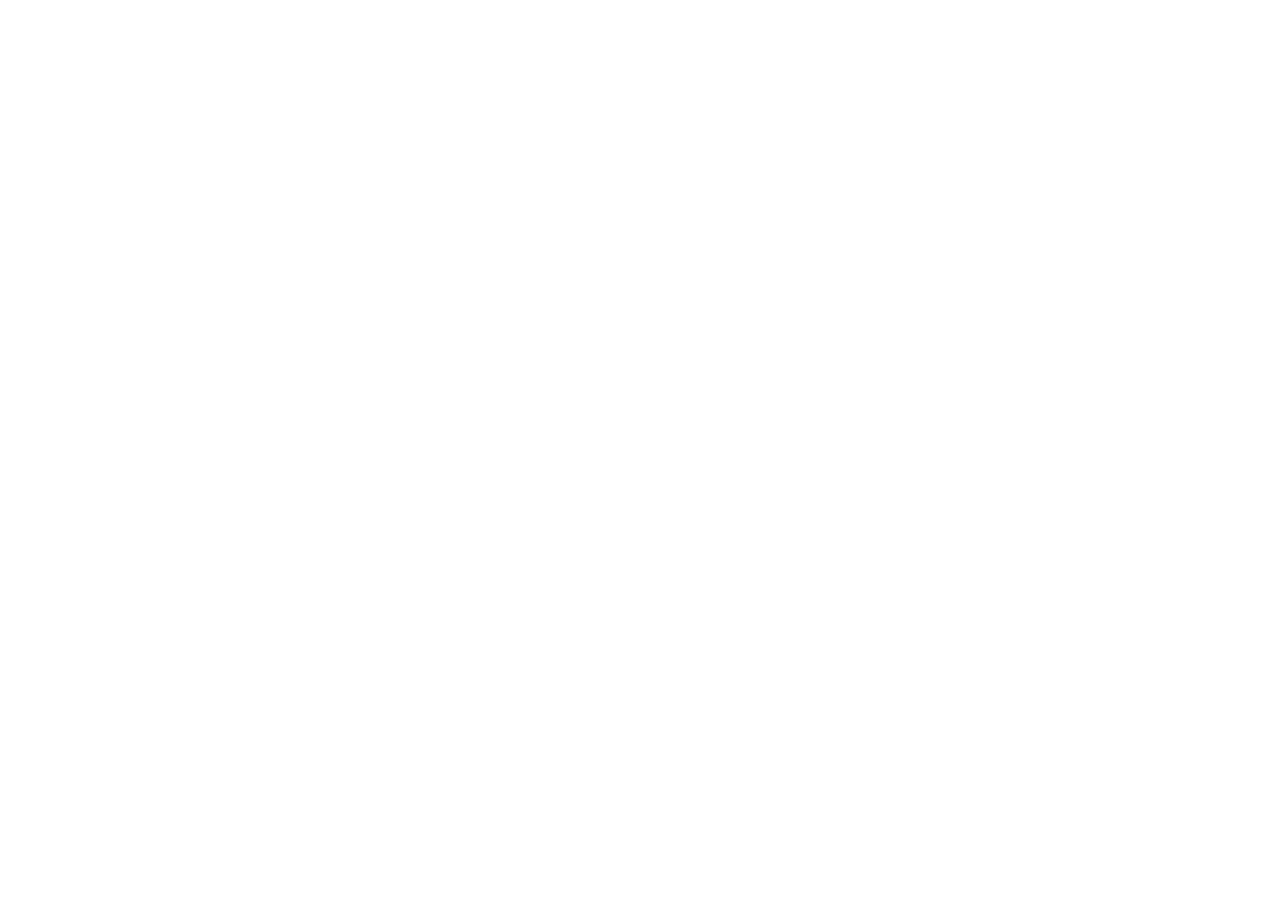
==== index.html @ f01abd43 "init project" ====
<!DOCTYPE html>
<html lang="en">
<head>
    <meta charset="UTF-8">
    <meta name="viewport" content="width=device-width, initial-scale=1.0">
    <meta http-equiv="X-UA-Compatible" content="ie=edge">
    <title>Document</title>
</head>
<body>
    
</body>
</html>
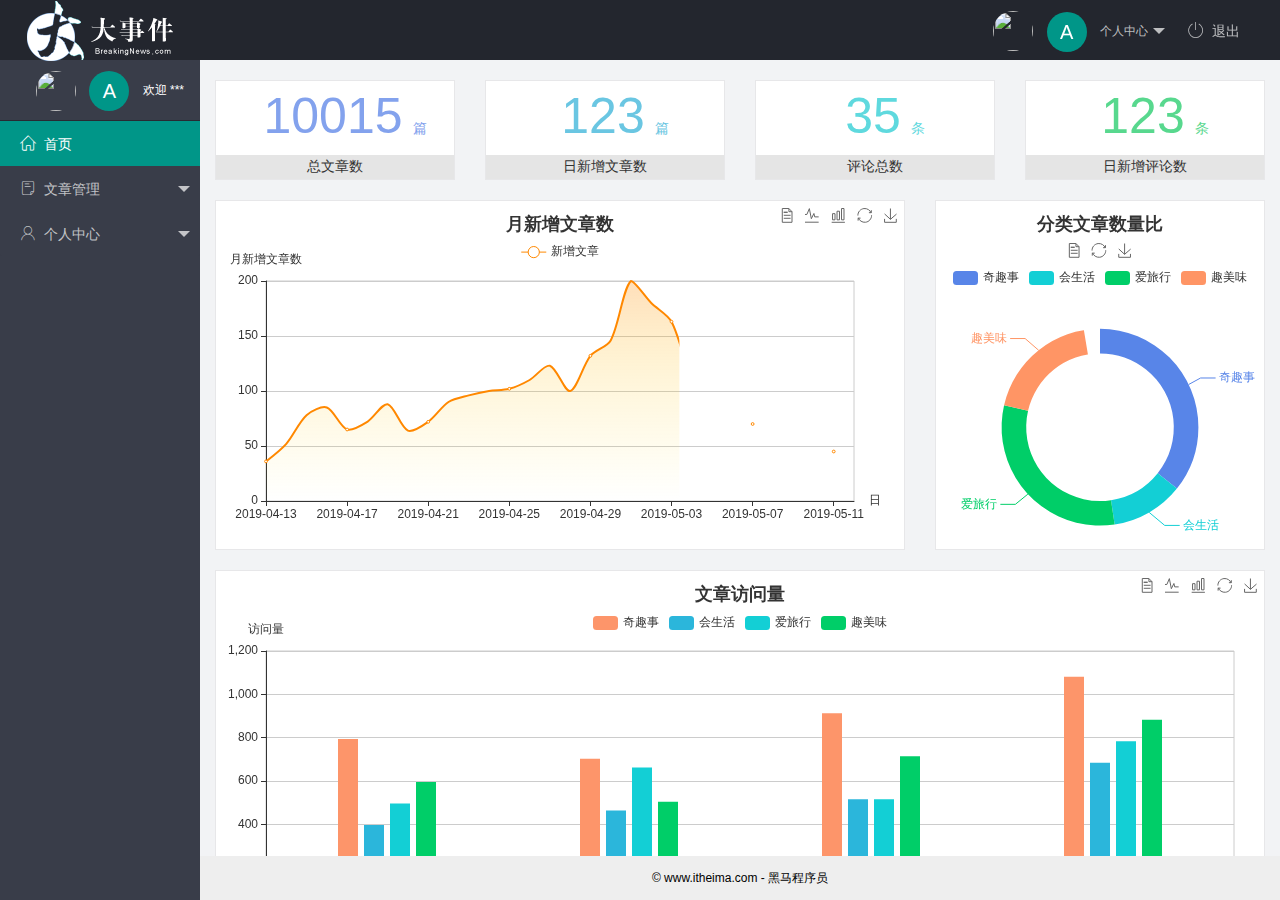
==== commit 40532df9: "完成了首页开发" ====
--- a/index.html
+++ b/index.html
@@ -1,12 +1,96 @@
 <!DOCTYPE html>
 <html lang="en">
+
 <head>
-    <meta charset="UTF-8">
-    <meta name="viewport" content="width=device-width, initial-scale=1.0">
-    <meta http-equiv="X-UA-Compatible" content="ie=edge">
-    <title>Document</title>
+    <meta charset="UTF-8" />
+    <meta name="viewport" content="width=device-width, initial-scale=1.0" />
+    <title>后台主页</title>
+    <!-- 导入 layui 的样式表 -->
+    <link rel="stylesheet" href="/assets/lib/layui/css/layui.css" />
+    <!-- 导入第三方图标库 -->
+    <link rel="stylesheet" href="/assets/fonts/iconfont.css">
+    <!-- 导入自己的样式 -->
+    <link rel="stylesheet" href="/assets/css/index.css">
 </head>
-<body>
-    
+
+<body class="layui-layout-body">
+    <div class="layui-layout layui-layout-admin">
+        <div class="layui-header">
+            <div class="layui-logo">
+                <img src="/assets/images/logo.png" alt="" />
+            </div>
+            <!-- 头部区域（可配合layui已有的水平导航） -->
+            <ul class="layui-nav layui-layout-right">
+                <li class="layui-nav-item">
+                    <a href="javascript:;" class="userinfo">
+                        <img src="http://t.cn/RCzsdCq" class="layui-nav-img" />
+                        <span class="text-avatar">A</span>
+                        个人中心
+                    </a>
+                    <dl class="layui-nav-child">
+                        <dd><a href="">基本资料</a></dd>
+                        <dd><a href="">更换头像</a></dd>
+                        <dd><a href="">重置密码</a></dd>
+                    </dl>
+                </li>
+                <li class="layui-nav-item">
+                    <a href="javascript:;" id="btnLogout"><span class="iconfont icon-tuichu"></span>退出</a>
+                </li>
+            </ul>
+        </div>
+
+        <div class="layui-side layui-bg-black">
+            <div class="layui-side-scroll">
+                <div class="userinfo">
+                    <img src="http://t.cn/RCzsdCq" class="layui-nav-img" />
+                    <span class="text-avatar">A</span>
+                    <span id="welcome">欢迎 ***</span>
+                </div>
+                <!-- 左侧导航区域（可配合layui已有的垂直导航） -->
+                <ul class="layui-nav layui-nav-tree" lay-shrink="all">
+                    <!-- 让该链接在iframe载体中打开 -->
+                    <li class="layui-nav-item layui-this"><a href="/home/dashboard.html" target="fm"><span
+                                class="iconfont icon-home"></span>首页</a></li>
+                    <li class="layui-nav-item ">
+                        <a class="" href="javascript:;"><span class="iconfont icon-16"></span>文章管理</a>
+                        <dl class="layui-nav-child">
+                            <dd><a href="javascript:;"><i class="layui-icon layui-icon-app"></i> 文章类别</a></dd>
+                            <dd><a href="javascript:;"><i class="layui-icon layui-icon-app"></i> 文章列表</a></dd>
+                            <dd><a href="javascript:;"><i class="layui-icon layui-icon-app"></i> 发布文章</a></dd>
+                        </dl>
+                    </li>
+                    <li class="layui-nav-item">
+                        <a href="javascript:;"><span class="iconfont icon-user"></span>个人中心</a>
+                        <dl class="layui-nav-child">
+                            <dd><a href="javascript:;"><i class="layui-icon layui-icon-app"></i>基本资料</a></dd>
+                            <dd><a href="javascript:;"><i class="layui-icon layui-icon-app"></i>更换头像</a></dd>
+                            <dd><a href="javascript:;"><i class="layui-icon layui-icon-app"></i>重置密码</a></dd>
+                        </dl>
+                    </li>
+                </ul>
+            </div>
+        </div>
+
+        <div class="layui-body">
+            <!-- 内容主体区域 -->
+            <!-- 载体 -->
+            <iframe name="fm" src="/home/dashboard.html" frameborder="0"></iframe>
+
+        </div>
+
+        <div class="layui-footer">
+            <!-- 底部固定区域 -->
+            © www.itheima.com - 黑马程序员
+        </div>
+    </div>
+    <!-- 导入 layui 的JS文件 -->
+    <script src="/assets/lib/layui/layui.all.js"></script>
+    <!-- 导入jQuery -->
+    <script src="/assets/lib/jquery.js"></script>
+    <!-- 导入自己封装的baseAPI -->
+    <script src="/assets/js/baseAPI.js"></script>
+    <!-- 导入自己的js -->
+    <script src="/assets/js/index.js"></script>
 </body>
+
 </html>--- a/assets/lib/layui/css/layui.css
+++ b/assets/lib/layui/css/layui.css
@@ -0,0 +1,2 @@
+/** layui-v2.5.5 MIT License By https://www.layui.com */
+ .layui-inline,img{display:inline-block;vertical-align:middle}h1,h2,h3,h4,h5,h6{font-weight:400}.layui-edge,.layui-header,.layui-inline,.layui-main{position:relative}.layui-body,.layui-edge,.layui-elip{overflow:hidden}.layui-btn,.layui-edge,.layui-inline,img{vertical-align:middle}.layui-btn,.layui-disabled,.layui-icon,.layui-unselect{-moz-user-select:none;-webkit-user-select:none;-ms-user-select:none}.layui-elip,.layui-form-checkbox span,.layui-form-pane .layui-form-label{text-overflow:ellipsis;white-space:nowrap}.layui-breadcrumb,.layui-tree-btnGroup{visibility:hidden}blockquote,body,button,dd,div,dl,dt,form,h1,h2,h3,h4,h5,h6,input,li,ol,p,pre,td,textarea,th,ul{margin:0;padding:0;-webkit-tap-highlight-color:rgba(0,0,0,0)}a:active,a:hover{outline:0}img{border:none}li{list-style:none}table{border-collapse:collapse;border-spacing:0}h4,h5,h6{font-size:100%}button,input,optgroup,option,select,textarea{font-family:inherit;font-size:inherit;font-style:inherit;font-weight:inherit;outline:0}pre{white-space:pre-wrap;white-space:-moz-pre-wrap;white-space:-pre-wrap;white-space:-o-pre-wrap;word-wrap:break-word}body{line-height:24px;font:14px Helvetica Neue,Helvetica,PingFang SC,Tahoma,Arial,sans-serif}hr{height:1px;margin:10px 0;border:0;clear:both}a{color:#333;text-decoration:none}a:hover{color:#777}a cite{font-style:normal;*cursor:pointer}.layui-border-box,.layui-border-box *{box-sizing:border-box}.layui-box,.layui-box *{box-sizing:content-box}.layui-clear{clear:both;*zoom:1}.layui-clear:after{content:'\20';clear:both;*zoom:1;display:block;height:0}.layui-inline{*display:inline;*zoom:1}.layui-edge{display:inline-block;width:0;height:0;border-width:6px;border-style:dashed;border-color:transparent}.layui-edge-top{top:-4px;border-bottom-color:#999;border-bottom-style:solid}.layui-edge-right{border-left-color:#999;border-left-style:solid}.layui-edge-bottom{top:2px;border-top-color:#999;border-top-style:solid}.layui-edge-left{border-right-color:#999;border-right-style:solid}.layui-disabled,.layui-disabled:hover{color:#d2d2d2!important;cursor:not-allowed!important}.layui-circle{border-radius:100%}.layui-show{display:block!important}.layui-hide{display:none!important}@font-face{font-family:layui-icon;src:url(../font/iconfont.eot?v=250);src:url(../font/iconfont.eot?v=250#iefix) format('embedded-opentype'),url(../font/iconfont.woff2?v=250) format('woff2'),url(../font/iconfont.woff?v=250) format('woff'),url(../font/iconfont.ttf?v=250) format('truetype'),url(../font/iconfont.svg?v=250#layui-icon) format('svg')}.layui-icon{font-family:layui-icon!important;font-size:16px;font-style:normal;-webkit-font-smoothing:antialiased;-moz-osx-font-smoothing:grayscale}.layui-icon-reply-fill:before{content:"\e611"}.layui-icon-set-fill:before{content:"\e614"}.layui-icon-menu-fill:before{content:"\e60f"}.layui-icon-search:before{content:"\e615"}.layui-icon-share:before{content:"\e641"}.layui-icon-set-sm:before{content:"\e620"}.layui-icon-engine:before{content:"\e628"}.layui-icon-close:before{content:"\1006"}.layui-icon-close-fill:before{content:"\1007"}.layui-icon-chart-screen:before{content:"\e629"}.layui-icon-star:before{content:"\e600"}.layui-icon-circle-dot:before{content:"\e617"}.layui-icon-chat:before{content:"\e606"}.layui-icon-release:before{content:"\e609"}.layui-icon-list:before{content:"\e60a"}.layui-icon-chart:before{content:"\e62c"}.layui-icon-ok-circle:before{content:"\1005"}.layui-icon-layim-theme:before{content:"\e61b"}.layui-icon-table:before{content:"\e62d"}.layui-icon-right:before{content:"\e602"}.layui-icon-left:before{content:"\e603"}.layui-icon-cart-simple:before{content:"\e698"}.layui-icon-face-cry:before{content:"\e69c"}.layui-icon-face-smile:before{content:"\e6af"}.layui-icon-survey:before{content:"\e6b2"}.layui-icon-tree:before{content:"\e62e"}.layui-icon-upload-circle:before{content:"\e62f"}.layui-icon-add-circle:before{content:"\e61f"}.layui-icon-download-circle:before{content:"\e601"}.layui-icon-templeate-1:before{content:"\e630"}.layui-icon-util:before{content:"\e631"}.layui-icon-face-surprised:before{content:"\e664"}.layui-icon-edit:before{content:"\e642"}.layui-icon-speaker:before{content:"\e645"}.layui-icon-down:before{content:"\e61a"}.layui-icon-file:before{content:"\e621"}.layui-icon-layouts:before{content:"\e632"}.layui-icon-rate-half:before{content:"\e6c9"}.layui-icon-add-circle-fine:before{content:"\e608"}.layui-icon-prev-circle:before{content:"\e633"}.layui-icon-read:before{content:"\e705"}.layui-icon-404:before{content:"\e61c"}.layui-icon-carousel:before{content:"\e634"}.layui-icon-help:before{content:"\e607"}.layui-icon-code-circle:before{content:"\e635"}.layui-icon-water:before{content:"\e636"}.layui-icon-username:before{content:"\e66f"}.layui-icon-find-fill:before{content:"\e670"}.layui-icon-about:before{content:"\e60b"}.layui-icon-location:before{content:"\e715"}.layui-icon-up:before{content:"\e619"}.layui-icon-pause:before{content:"\e651"}.layui-icon-date:before{content:"\e637"}.layui-icon-layim-uploadfile:before{content:"\e61d"}.layui-icon-delete:before{content:"\e640"}.layui-icon-play:before{content:"\e652"}.layui-icon-top:before{content:"\e604"}.layui-icon-friends:before{content:"\e612"}.layui-icon-refresh-3:before{content:"\e9aa"}.layui-icon-ok:before{content:"\e605"}.layui-icon-layer:before{content:"\e638"}.layui-icon-face-smile-fine:before{content:"\e60c"}.layui-icon-dollar:before{content:"\e659"}.layui-icon-group:before{content:"\e613"}.layui-icon-layim-download:before{content:"\e61e"}.layui-icon-picture-fine:before{content:"\e60d"}.layui-icon-link:before{content:"\e64c"}.layui-icon-diamond:before{content:"\e735"}.layui-icon-log:before{content:"\e60e"}.layui-icon-rate-solid:before{content:"\e67a"}.layui-icon-fonts-del:before{content:"\e64f"}.layui-icon-unlink:before{content:"\e64d"}.layui-icon-fonts-clear:before{content:"\e639"}.layui-icon-triangle-r:before{content:"\e623"}.layui-icon-circle:before{content:"\e63f"}.layui-icon-radio:before{content:"\e643"}.layui-icon-align-center:before{content:"\e647"}.layui-icon-align-right:before{content:"\e648"}.layui-icon-align-left:before{content:"\e649"}.layui-icon-loading-1:before{content:"\e63e"}.layui-icon-return:before{content:"\e65c"}.layui-icon-fonts-strong:before{content:"\e62b"}.layui-icon-upload:before{content:"\e67c"}.layui-icon-dialogue:before{content:"\e63a"}.layui-icon-video:before{content:"\e6ed"}.layui-icon-headset:before{content:"\e6fc"}.layui-icon-cellphone-fine:before{content:"\e63b"}.layui-icon-add-1:before{content:"\e654"}.layui-icon-face-smile-b:before{content:"\e650"}.layui-icon-fonts-html:before{content:"\e64b"}.layui-icon-form:before{content:"\e63c"}.layui-icon-cart:before{content:"\e657"}.layui-icon-camera-fill:before{content:"\e65d"}.layui-icon-tabs:before{content:"\e62a"}.layui-icon-fonts-code:before{content:"\e64e"}.layui-icon-fire:before{content:"\e756"}.layui-icon-set:before{content:"\e716"}.layui-icon-fonts-u:before{content:"\e646"}.layui-icon-triangle-d:before{content:"\e625"}.layui-icon-tips:before{content:"\e702"}.layui-icon-picture:before{content:"\e64a"}.layui-icon-more-vertical:before{content:"\e671"}.layui-icon-flag:before{content:"\e66c"}.layui-icon-loading:before{content:"\e63d"}.layui-icon-fonts-i:before{content:"\e644"}.layui-icon-refresh-1:before{content:"\e666"}.layui-icon-rmb:before{content:"\e65e"}.layui-icon-home:before{content:"\e68e"}.layui-icon-user:before{content:"\e770"}.layui-icon-notice:before{content:"\e667"}.layui-icon-login-weibo:before{content:"\e675"}.layui-icon-voice:before{content:"\e688"}.layui-icon-upload-drag:before{content:"\e681"}.layui-icon-login-qq:before{content:"\e676"}.layui-icon-snowflake:before{content:"\e6b1"}.layui-icon-file-b:before{content:"\e655"}.layui-icon-template:before{content:"\e663"}.layui-icon-auz:before{content:"\e672"}.layui-icon-console:before{content:"\e665"}.layui-icon-app:before{content:"\e653"}.layui-icon-prev:before{content:"\e65a"}.layui-icon-website:before{content:"\e7ae"}.layui-icon-next:before{content:"\e65b"}.layui-icon-component:before{content:"\e857"}.layui-icon-more:before{content:"\e65f"}.layui-icon-login-wechat:before{content:"\e677"}.layui-icon-shrink-right:before{content:"\e668"}.layui-icon-spread-left:before{content:"\e66b"}.layui-icon-camera:before{content:"\e660"}.layui-icon-note:before{content:"\e66e"}.layui-icon-refresh:before{content:"\e669"}.layui-icon-female:before{content:"\e661"}.layui-icon-male:before{content:"\e662"}.layui-icon-password:before{content:"\e673"}.layui-icon-senior:before{content:"\e674"}.layui-icon-theme:before{content:"\e66a"}.layui-icon-tread:before{content:"\e6c5"}.layui-icon-praise:before{content:"\e6c6"}.layui-icon-star-fill:before{content:"\e658"}.layui-icon-rate:before{content:"\e67b"}.layui-icon-template-1:before{content:"\e656"}.layui-icon-vercode:before{content:"\e679"}.layui-icon-cellphone:before{content:"\e678"}.layui-icon-screen-full:before{content:"\e622"}.layui-icon-screen-restore:before{content:"\e758"}.layui-icon-cols:before{content:"\e610"}.layui-icon-export:before{content:"\e67d"}.layui-icon-print:before{content:"\e66d"}.layui-icon-slider:before{content:"\e714"}.layui-icon-addition:before{content:"\e624"}.layui-icon-subtraction:before{content:"\e67e"}.layui-icon-service:before{content:"\e626"}.layui-icon-transfer:before{content:"\e691"}.layui-main{width:1140px;margin:0 auto}.layui-header{z-index:1000;height:60px}.layui-header a:hover{transition:all .5s;-webkit-transition:all .5s}.layui-side{position:fixed;left:0;top:0;bottom:0;z-index:999;width:200px;overflow-x:hidden}.layui-side-scroll{position:relative;width:220px;height:100%;overflow-x:hidden}.layui-body{position:absolute;left:200px;right:0;top:0;bottom:0;z-index:998;width:auto;overflow-y:auto;box-sizing:border-box}.layui-layout-body{overflow:hidden}.layui-layout-admin .layui-header{background-color:#23262E}.layui-layout-admin .layui-side{top:60px;width:200px;overflow-x:hidden}.layui-layout-admin .layui-body{position:fixed;top:60px;bottom:44px}.layui-layout-admin .layui-main{width:auto;margin:0 15px}.layui-layout-admin .layui-footer{position:fixed;left:200px;right:0;bottom:0;height:44px;line-height:44px;padding:0 15px;background-color:#eee}.layui-layout-admin .layui-logo{position:absolute;left:0;top:0;width:200px;height:100%;line-height:60px;text-align:center;color:#009688;font-size:16px}.layui-layout-admin .layui-header .layui-nav{background:0 0}.layui-layout-left{position:absolute!important;left:200px;top:0}.layui-layout-right{position:absolute!important;right:0;top:0}.layui-container{position:relative;margin:0 auto;padding:0 15px;box-sizing:border-box}.layui-fluid{position:relative;margin:0 auto;padding:0 15px}.layui-row:after,.layui-row:before{content:'';display:block;clear:both}.layui-col-lg1,.layui-col-lg10,.layui-col-lg11,.layui-col-lg12,.layui-col-lg2,.layui-col-lg3,.layui-col-lg4,.layui-col-lg5,.layui-col-lg6,.layui-col-lg7,.layui-col-lg8,.layui-col-lg9,.layui-col-md1,.layui-col-md10,.layui-col-md11,.layui-col-md12,.layui-col-md2,.layui-col-md3,.layui-col-md4,.layui-col-md5,.layui-col-md6,.layui-col-md7,.layui-col-md8,.layui-col-md9,.layui-col-sm1,.layui-col-sm10,.layui-col-sm11,.layui-col-sm12,.layui-col-sm2,.layui-col-sm3,.layui-col-sm4,.layui-col-sm5,.layui-col-sm6,.layui-col-sm7,.layui-col-sm8,.layui-col-sm9,.layui-col-xs1,.layui-col-xs10,.layui-col-xs11,.layui-col-xs12,.layui-col-xs2,.layui-col-xs3,.layui-col-xs4,.layui-col-xs5,.layui-col-xs6,.layui-col-xs7,.layui-col-xs8,.layui-col-xs9{position:relative;display:block;box-sizing:border-box}.layui-col-xs1,.layui-col-xs10,.layui-col-xs11,.layui-col-xs12,.layui-col-xs2,.layui-col-xs3,.layui-col-xs4,.layui-col-xs5,.layui-col-xs6,.layui-col-xs7,.layui-col-xs8,.layui-col-xs9{float:left}.layui-col-xs1{width:8.33333333%}.layui-col-xs2{width:16.66666667%}.layui-col-xs3{width:25%}.layui-col-xs4{width:33.33333333%}.layui-col-xs5{width:41.66666667%}.layui-col-xs6{width:50%}.layui-col-xs7{width:58.33333333%}.layui-col-xs8{width:66.66666667%}.layui-col-xs9{width:75%}.layui-col-xs10{width:83.33333333%}.layui-col-xs11{width:91.66666667%}.layui-col-xs12{width:100%}.layui-col-xs-offset1{margin-left:8.33333333%}.layui-col-xs-offset2{margin-left:16.66666667%}.layui-col-xs-offset3{margin-left:25%}.layui-col-xs-offset4{margin-left:33.33333333%}.layui-col-xs-offset5{margin-left:41.66666667%}.layui-col-xs-offset6{margin-left:50%}.layui-col-xs-offset7{margin-left:58.33333333%}.layui-col-xs-offset8{margin-left:66.66666667%}.layui-col-xs-offset9{margin-left:75%}.layui-col-xs-offset10{margin-left:83.33333333%}.layui-col-xs-offset11{margin-left:91.66666667%}.layui-col-xs-offset12{margin-left:100%}@media screen and (max-width:768px){.layui-hide-xs{display:none!important}.layui-show-xs-block{display:block!important}.layui-show-xs-inline{display:inline!important}.layui-show-xs-inline-block{display:inline-block!important}}@media screen and (min-width:768px){.layui-container{width:750px}.layui-hide-sm{display:none!important}.layui-show-sm-block{display:block!important}.layui-show-sm-inline{display:inline!important}.layui-show-sm-inline-block{display:inline-block!important}.layui-col-sm1,.layui-col-sm10,.layui-col-sm11,.layui-col-sm12,.layui-col-sm2,.layui-col-sm3,.layui-col-sm4,.layui-col-sm5,.layui-col-sm6,.layui-col-sm7,.layui-col-sm8,.layui-col-sm9{float:left}.layui-col-sm1{width:8.33333333%}.layui-col-sm2{width:16.66666667%}.layui-col-sm3{width:25%}.layui-col-sm4{width:33.33333333%}.layui-col-sm5{width:41.66666667%}.layui-col-sm6{width:50%}.layui-col-sm7{width:58.33333333%}.layui-col-sm8{width:66.66666667%}.layui-col-sm9{width:75%}.layui-col-sm10{width:83.33333333%}.layui-col-sm11{width:91.66666667%}.layui-col-sm12{width:100%}.layui-col-sm-offset1{margin-left:8.33333333%}.layui-col-sm-offset2{margin-left:16.66666667%}.layui-col-sm-offset3{margin-left:25%}.layui-col-sm-offset4{margin-left:33.33333333%}.layui-col-sm-offset5{margin-left:41.66666667%}.layui-col-sm-offset6{margin-left:50%}.layui-col-sm-offset7{margin-left:58.33333333%}.layui-col-sm-offset8{margin-left:66.66666667%}.layui-col-sm-offset9{margin-left:75%}.layui-col-sm-offset10{margin-left:83.33333333%}.layui-col-sm-offset11{margin-left:91.66666667%}.layui-col-sm-offset12{margin-left:100%}}@media screen and (min-width:992px){.layui-container{width:970px}.layui-hide-md{display:none!important}.layui-show-md-block{display:block!important}.layui-show-md-inline{display:inline!important}.layui-show-md-inline-block{display:inline-block!important}.layui-col-md1,.layui-col-md10,.layui-col-md11,.layui-col-md12,.layui-col-md2,.layui-col-md3,.layui-col-md4,.layui-col-md5,.layui-col-md6,.layui-col-md7,.layui-col-md8,.layui-col-md9{float:left}.layui-col-md1{width:8.33333333%}.layui-col-md2{width:16.66666667%}.layui-col-md3{width:25%}.layui-col-md4{width:33.33333333%}.layui-col-md5{width:41.66666667%}.layui-col-md6{width:50%}.layui-col-md7{width:58.33333333%}.layui-col-md8{width:66.66666667%}.layui-col-md9{width:75%}.layui-col-md10{width:83.33333333%}.layui-col-md11{width:91.66666667%}.layui-col-md12{width:100%}.layui-col-md-offset1{margin-left:8.33333333%}.layui-col-md-offset2{margin-left:16.66666667%}.layui-col-md-offset3{margin-left:25%}.layui-col-md-offset4{margin-left:33.33333333%}.layui-col-md-offset5{margin-left:41.66666667%}.layui-col-md-offset6{margin-left:50%}.layui-col-md-offset7{margin-left:58.33333333%}.layui-col-md-offset8{margin-left:66.66666667%}.layui-col-md-offset9{margin-left:75%}.layui-col-md-offset10{margin-left:83.33333333%}.layui-col-md-offset11{margin-left:91.66666667%}.layui-col-md-offset12{margin-left:100%}}@media screen and (min-width:1200px){.layui-container{width:1170px}.layui-hide-lg{display:none!important}.layui-show-lg-block{display:block!important}.layui-show-lg-inline{display:inline!important}.layui-show-lg-inline-block{display:inline-block!important}.layui-col-lg1,.layui-col-lg10,.layui-col-lg11,.layui-col-lg12,.layui-col-lg2,.layui-col-lg3,.layui-col-lg4,.layui-col-lg5,.layui-col-lg6,.layui-col-lg7,.layui-col-lg8,.layui-col-lg9{float:left}.layui-col-lg1{width:8.33333333%}.layui-col-lg2{width:16.66666667%}.layui-col-lg3{width:25%}.layui-col-lg4{width:33.33333333%}.layui-col-lg5{width:41.66666667%}.layui-col-lg6{width:50%}.layui-col-lg7{width:58.33333333%}.layui-col-lg8{width:66.66666667%}.layui-col-lg9{width:75%}.layui-col-lg10{width:83.33333333%}.layui-col-lg11{width:91.66666667%}.layui-col-lg12{width:100%}.layui-col-lg-offset1{margin-left:8.33333333%}.layui-col-lg-offset2{margin-left:16.66666667%}.layui-col-lg-offset3{margin-left:25%}.layui-col-lg-offset4{margin-left:33.33333333%}.layui-col-lg-offset5{margin-left:41.66666667%}.layui-col-lg-offset6{margin-left:50%}.layui-col-lg-offset7{margin-left:58.33333333%}.layui-col-lg-offset8{margin-left:66.66666667%}.layui-col-lg-offset9{margin-left:75%}.layui-col-lg-offset10{margin-left:83.33333333%}.layui-col-lg-offset11{margin-left:91.66666667%}.layui-col-lg-offset12{margin-left:100%}}.layui-col-space1{margin:-.5px}.layui-col-space1>*{padding:.5px}.layui-col-space3{margin:-1.5px}.layui-col-space3>*{padding:1.5px}.layui-col-space5{margin:-2.5px}.layui-col-space5>*{padding:2.5px}.layui-col-space8{margin:-3.5px}.layui-col-space8>*{padding:3.5px}.layui-col-space10{margin:-5px}.layui-col-space10>*{padding:5px}.layui-col-space12{margin:-6px}.layui-col-space12>*{padding:6px}.layui-col-space15{margin:-7.5px}.layui-col-space15>*{padding:7.5px}.layui-col-space18{margin:-9px}.layui-col-space18>*{padding:9px}.layui-col-space20{margin:-10px}.layui-col-space20>*{padding:10px}.layui-col-space22{margin:-11px}.layui-col-space22>*{padding:11px}.layui-col-space25{margin:-12.5px}.layui-col-space25>*{padding:12.5px}.layui-col-space30{margin:-15px}.layui-col-space30>*{padding:15px}.layui-btn,.layui-input,.layui-select,.layui-textarea,.layui-upload-button{outline:0;-webkit-appearance:none;transition:all .3s;-webkit-transition:all .3s;box-sizing:border-box}.layui-elem-quote{margin-bottom:10px;padding:15px;line-height:22px;border-left:5px solid #009688;border-radius:0 2px 2px 0;background-color:#f2f2f2}.layui-quote-nm{border-style:solid;border-width:1px 1px 1px 5px;background:0 0}.layui-elem-field{margin-bottom:10px;padding:0;border-width:1px;border-style:solid}.layui-elem-field legend{margin-left:20px;padding:0 10px;font-size:20px;font-weight:300}.layui-field-title{margin:10px 0 20px;border-width:1px 0 0}.layui-field-box{padding:10px 15px}.layui-field-title .layui-field-box{padding:10px 0}.layui-progress{position:relative;height:6px;border-radius:20px;background-color:#e2e2e2}.layui-progress-bar{position:absolute;left:0;top:0;width:0;max-width:100%;height:6px;border-radius:20px;text-align:right;background-color:#5FB878;transition:all .3s;-webkit-transition:all .3s}.layui-progress-big,.layui-progress-big .layui-progress-bar{height:18px;line-height:18px}.layui-progress-text{position:relative;top:-20px;line-height:18px;font-size:12px;color:#666}.layui-progress-big .layui-progress-text{position:static;padding:0 10px;color:#fff}.layui-collapse{border-width:1px;border-style:solid;border-radius:2px}.layui-colla-content,.layui-colla-item{border-top-width:1px;border-top-style:solid}.layui-colla-item:first-child{border-top:none}.layui-colla-title{position:relative;height:42px;line-height:42px;padding:0 15px 0 35px;color:#333;background-color:#f2f2f2;cursor:pointer;font-size:14px;overflow:hidden}.layui-colla-content{display:none;padding:10px 15px;line-height:22px;color:#666}.layui-colla-icon{position:absolute;left:15px;top:0;font-size:14px}.layui-card{margin-bottom:15px;border-radius:2px;background-color:#fff;box-shadow:0 1px 2px 0 rgba(0,0,0,.05)}.layui-card:last-child{margin-bottom:0}.layui-card-header{position:relative;height:42px;line-height:42px;padding:0 15px;border-bottom:1px solid #f6f6f6;color:#333;border-radius:2px 2px 0 0;font-size:14px}.layui-bg-black,.layui-bg-blue,.layui-bg-cyan,.layui-bg-green,.layui-bg-orange,.layui-bg-red{color:#fff!important}.layui-card-body{position:relative;padding:10px 15px;line-height:24px}.layui-card-body[pad15]{padding:15px}.layui-card-body[pad20]{padding:20px}.layui-card-body .layui-table{margin:5px 0}.layui-card .layui-tab{margin:0}.layui-panel-window{position:relative;padding:15px;border-radius:0;border-top:5px solid #E6E6E6;background-color:#fff}.layui-auxiliar-moving{position:fixed;left:0;right:0;top:0;bottom:0;width:100%;height:100%;background:0 0;z-index:9999999999}.layui-form-label,.layui-form-mid,.layui-form-select,.layui-input-block,.layui-input-inline,.layui-textarea{position:relative}.layui-bg-red{background-color:#FF5722!important}.layui-bg-orange{background-color:#FFB800!important}.layui-bg-green{background-color:#009688!important}.layui-bg-cyan{background-color:#2F4056!important}.layui-bg-blue{background-color:#1E9FFF!important}.layui-bg-black{background-color:#393D49!important}.layui-bg-gray{background-color:#eee!important;color:#666!important}.layui-badge-rim,.layui-colla-content,.layui-colla-item,.layui-collapse,.layui-elem-field,.layui-form-pane .layui-form-item[pane],.layui-form-pane .layui-form-label,.layui-input,.layui-layedit,.layui-layedit-tool,.layui-quote-nm,.layui-select,.layui-tab-bar,.layui-tab-card,.layui-tab-title,.layui-tab-title .layui-this:after,.layui-textarea{border-color:#e6e6e6}.layui-timeline-item:before,hr{background-color:#e6e6e6}.layui-text{line-height:22px;font-size:14px;color:#666}.layui-text h1,.layui-text h2,.layui-text h3{font-weight:500;color:#333}.layui-text h1{font-size:30px}.layui-text h2{font-size:24px}.layui-text h3{font-size:18px}.layui-text a:not(.layui-btn){color:#01AAED}.layui-text a:not(.layui-btn):hover{text-decoration:underline}.layui-text ul{padding:5px 0 5px 15px}.layui-text ul li{margin-top:5px;list-style-type:disc}.layui-text em,.layui-word-aux{color:#999!important;padding:0 5px!important}.layui-btn{display:inline-block;height:38px;line-height:38px;padding:0 18px;background-color:#009688;color:#fff;white-space:nowrap;text-align:center;font-size:14px;border:none;border-radius:2px;cursor:pointer}.layui-btn:hover{opacity:.8;filter:alpha(opacity=80);color:#fff}.layui-btn:active{opacity:1;filter:alpha(opacity=100)}.layui-btn+.layui-btn{margin-left:10px}.layui-btn-container{font-size:0}.layui-btn-container .layui-btn{margin-right:10px;margin-bottom:10px}.layui-btn-container .layui-btn+.layui-btn{margin-left:0}.layui-table .layui-btn-container .layui-btn{margin-bottom:9px}.layui-btn-radius{border-radius:100px}.layui-btn .layui-icon{margin-right:3px;font-size:18px;vertical-align:bottom;vertical-align:middle\9}.layui-btn-primary{border:1px solid #C9C9C9;background-color:#fff;color:#555}.layui-btn-primary:hover{border-color:#009688;color:#333}.layui-btn-normal{background-color:#1E9FFF}.layui-btn-warm{background-color:#FFB800}.layui-btn-danger{background-color:#FF5722}.layui-btn-checked{background-color:#5FB878}.layui-btn-disabled,.layui-btn-disabled:active,.layui-btn-disabled:hover{border:1px solid #e6e6e6;background-color:#FBFBFB;color:#C9C9C9;cursor:not-allowed;opacity:1}.layui-btn-lg{height:44px;line-height:44px;padding:0 25px;font-size:16px}.layui-btn-sm{height:30px;line-height:30px;padding:0 10px;font-size:12px}.layui-btn-sm i{font-size:16px!important}.layui-btn-xs{height:22px;line-height:22px;padding:0 5px;font-size:12px}.layui-btn-xs i{font-size:14px!important}.layui-btn-group{display:inline-block;vertical-align:middle;font-size:0}.layui-btn-group .layui-btn{margin-left:0!important;margin-right:0!important;border-left:1px solid rgba(255,255,255,.5);border-radius:0}.layui-btn-group .layui-btn-primary{border-left:none}.layui-btn-group .layui-btn-primary:hover{border-color:#C9C9C9;color:#009688}.layui-btn-group .layui-btn:first-child{border-left:none;border-radius:2px 0 0 2px}.layui-btn-group .layui-btn-primary:first-child{border-left:1px solid #c9c9c9}.layui-btn-group .layui-btn:last-child{border-radius:0 2px 2px 0}.layui-btn-group .layui-btn+.layui-btn{margin-left:0}.layui-btn-group+.layui-btn-group{margin-left:10px}.layui-btn-fluid{width:100%}.layui-input,.layui-select,.layui-textarea{height:38px;line-height:1.3;line-height:38px\9;border-width:1px;border-style:solid;background-color:#fff;border-radius:2px}.layui-input::-webkit-input-placeholder,.layui-select::-webkit-input-placeholder,.layui-textarea::-webkit-input-placeholder{line-height:1.3}.layui-input,.layui-textarea{display:block;width:100%;padding-left:10px}.layui-input:hover,.layui-textarea:hover{border-color:#D2D2D2!important}.layui-input:focus,.layui-textarea:focus{border-color:#C9C9C9!important}.layui-textarea{min-height:100px;height:auto;line-height:20px;padding:6px 10px;resize:vertical}.layui-select{padding:0 10px}.layui-form input[type=checkbox],.layui-form input[type=radio],.layui-form select{display:none}.layui-form [lay-ignore]{display:initial}.layui-form-item{margin-bottom:15px;clear:both;*zoom:1}.layui-form-item:after{content:'\20';clear:both;*zoom:1;display:block;height:0}.layui-form-label{float:left;display:block;padding:9px 15px;width:80px;font-weight:400;line-height:20px;text-align:right}.layui-form-label-col{display:block;float:none;padding:9px 0;line-height:20px;text-align:left}.layui-form-item .layui-inline{margin-bottom:5px;margin-right:10px}.layui-input-block{margin-left:110px;min-height:36px}.layui-input-inline{display:inline-block;vertical-align:middle}.layui-form-item .layui-input-inline{float:left;width:190px;margin-right:10px}.layui-form-text .layui-input-inline{width:auto}.layui-form-mid{float:left;display:block;padding:9px 0!important;line-height:20px;margin-right:10px}.layui-form-danger+.layui-form-select .layui-input,.layui-form-danger:focus{border-color:#FF5722!important}.layui-form-select .layui-input{padding-right:30px;cursor:pointer}.layui-form-select .layui-edge{position:absolute;right:10px;top:50%;margin-top:-3px;cursor:pointer;border-width:6px;border-top-color:#c2c2c2;border-top-style:solid;transition:all .3s;-webkit-transition:all .3s}.layui-form-select dl{display:none;position:absolute;left:0;top:42px;padding:5px 0;z-index:899;min-width:100%;border:1px solid #d2d2d2;max-height:300px;overflow-y:auto;background-color:#fff;border-radius:2px;box-shadow:0 2px 4px rgba(0,0,0,.12);box-sizing:border-box}.layui-form-select dl dd,.layui-form-select dl dt{padding:0 10px;line-height:36px;white-space:nowrap;overflow:hidden;text-overflow:ellipsis}.layui-form-select dl dt{font-size:12px;color:#999}.layui-form-select dl dd{cursor:pointer}.layui-form-select dl dd:hover{background-color:#f2f2f2;-webkit-transition:.5s all;transition:.5s all}.layui-form-select .layui-select-group dd{padding-left:20px}.layui-form-select dl dd.layui-select-tips{padding-left:10px!important;color:#999}.layui-form-select dl dd.layui-this{background-color:#5FB878;color:#fff}.layui-form-checkbox,.layui-form-select dl dd.layui-disabled{background-color:#fff}.layui-form-selected dl{display:block}.layui-form-checkbox,.layui-form-checkbox *,.layui-form-switch{display:inline-block;vertical-align:middle}.layui-form-selected .layui-edge{margin-top:-9px;-webkit-transform:rotate(180deg);transform:rotate(180deg);margin-top:-3px\9}:root .layui-form-selected .layui-edge{margin-top:-9px\0/IE9}.layui-form-selectup dl{top:auto;bottom:42px}.layui-select-none{margin:5px 0;text-align:center;color:#999}.layui-select-disabled .layui-disabled{border-color:#eee!important}.layui-select-disabled .layui-edge{border-top-color:#d2d2d2}.layui-form-checkbox{position:relative;height:30px;line-height:30px;margin-right:10px;padding-right:30px;cursor:pointer;font-size:0;-webkit-transition:.1s linear;transition:.1s linear;box-sizing:border-box}.layui-form-checkbox span{padding:0 10px;height:100%;font-size:14px;border-radius:2px 0 0 2px;background-color:#d2d2d2;color:#fff;overflow:hidden}.layui-form-checkbox:hover span{background-color:#c2c2c2}.layui-form-checkbox i{position:absolute;right:0;top:0;width:30px;height:28px;border:1px solid #d2d2d2;border-left:none;border-radius:0 2px 2px 0;color:#fff;font-size:20px;text-align:center}.layui-form-checkbox:hover i{border-color:#c2c2c2;color:#c2c2c2}.layui-form-checked,.layui-form-checked:hover{border-color:#5FB878}.layui-form-checked span,.layui-form-checked:hover span{background-color:#5FB878}.layui-form-checked i,.layui-form-checked:hover i{color:#5FB878}.layui-form-item .layui-form-checkbox{margin-top:4px}.layui-form-checkbox[lay-skin=primary]{height:auto!important;line-height:normal!important;min-width:18px;min-height:18px;border:none!important;margin-right:0;padding-left:28px;padding-right:0;background:0 0}.layui-form-checkbox[lay-skin=primary] span{padding-left:0;padding-right:15px;line-height:18px;background:0 0;color:#666}.layui-form-checkbox[lay-skin=primary] i{right:auto;left:0;width:16px;height:16px;line-height:16px;border:1px solid #d2d2d2;font-size:12px;border-radius:2px;background-color:#fff;-webkit-transition:.1s linear;transition:.1s linear}.layui-form-checkbox[lay-skin=primary]:hover i{border-color:#5FB878;color:#fff}.layui-form-checked[lay-skin=primary] i{border-color:#5FB878!important;background-color:#5FB878;color:#fff}.layui-checkbox-disbaled[lay-skin=primary] span{background:0 0!important;color:#c2c2c2}.layui-checkbox-disbaled[lay-skin=primary]:hover i{border-color:#d2d2d2}.layui-form-item .layui-form-checkbox[lay-skin=primary]{margin-top:10px}.layui-form-switch{position:relative;height:22px;line-height:22px;min-width:35px;padding:0 5px;margin-top:8px;border:1px solid #d2d2d2;border-radius:20px;cursor:pointer;background-color:#fff;-webkit-transition:.1s linear;transition:.1s linear}.layui-form-switch i{position:absolute;left:5px;top:3px;width:16px;height:16px;border-radius:20px;background-color:#d2d2d2;-webkit-transition:.1s linear;transition:.1s linear}.layui-form-switch em{position:relative;top:0;width:25px;margin-left:21px;padding:0!important;text-align:center!important;color:#999!important;font-style:normal!important;font-size:12px}.layui-form-onswitch{border-color:#5FB878;background-color:#5FB878}.layui-checkbox-disbaled,.layui-checkbox-disbaled i{border-color:#e2e2e2!important}.layui-form-onswitch i{left:100%;margin-left:-21px;background-color:#fff}.layui-form-onswitch em{margin-left:5px;margin-right:21px;color:#fff!important}.layui-checkbox-disbaled span{background-color:#e2e2e2!important}.layui-checkbox-disbaled:hover i{color:#fff!important}[lay-radio]{display:none}.layui-form-radio,.layui-form-radio *{display:inline-block;vertical-align:middle}.layui-form-radio{line-height:28px;margin:6px 10px 0 0;padding-right:10px;cursor:pointer;font-size:0}.layui-form-radio *{font-size:14px}.layui-form-radio>i{margin-right:8px;font-size:22px;color:#c2c2c2}.layui-form-radio>i:hover,.layui-form-radioed>i{color:#5FB878}.layui-radio-disbaled>i{color:#e2e2e2!important}.layui-form-pane .layui-form-label{width:110px;padding:8px 15px;height:38px;line-height:20px;border-width:1px;border-style:solid;border-radius:2px 0 0 2px;text-align:center;background-color:#FBFBFB;overflow:hidden;box-sizing:border-box}.layui-form-pane .layui-input-inline{margin-left:-1px}.layui-form-pane .layui-input-block{margin-left:110px;left:-1px}.layui-form-pane .layui-input{border-radius:0 2px 2px 0}.layui-form-pane .layui-form-text .layui-form-label{float:none;width:100%;border-radius:2px;box-sizing:border-box;text-align:left}.layui-form-pane .layui-form-text .layui-input-inline{display:block;margin:0;top:-1px;clear:both}.layui-form-pane .layui-form-text .layui-input-block{margin:0;left:0;top:-1px}.layui-form-pane .layui-form-text .layui-textarea{min-height:100px;border-radius:0 0 2px 2px}.layui-form-pane .layui-form-checkbox{margin:4px 0 4px 10px}.layui-form-pane .layui-form-radio,.layui-form-pane .layui-form-switch{margin-top:6px;margin-left:10px}.layui-form-pane .layui-form-item[pane]{position:relative;border-width:1px;border-style:solid}.layui-form-pane .layui-form-item[pane] .layui-form-label{position:absolute;left:0;top:0;height:100%;border-width:0 1px 0 0}.layui-form-pane .layui-form-item[pane] .layui-input-inline{margin-left:110px}@media screen and (max-width:450px){.layui-form-item .layui-form-label{text-overflow:ellipsis;overflow:hidden;white-space:nowrap}.layui-form-item .layui-inline{display:block;margin-right:0;margin-bottom:20px;clear:both}.layui-form-item .layui-inline:after{content:'\20';clear:both;display:block;height:0}.layui-form-item .layui-input-inline{display:block;float:none;left:-3px;width:auto;margin:0 0 10px 112px}.layui-form-item .layui-input-inline+.layui-form-mid{margin-left:110px;top:-5px;padding:0}.layui-form-item .layui-form-checkbox{margin-right:5px;margin-bottom:5px}}.layui-layedit{border-width:1px;border-style:solid;border-radius:2px}.layui-layedit-tool{padding:3px 5px;border-bottom-width:1px;border-bottom-style:solid;font-size:0}.layedit-tool-fixed{position:fixed;top:0;border-top:1px solid #e2e2e2}.layui-layedit-tool .layedit-tool-mid,.layui-layedit-tool .layui-icon{display:inline-block;vertical-align:middle;text-align:center;font-size:14px}.layui-layedit-tool .layui-icon{position:relative;width:32px;height:30px;line-height:30px;margin:3px 5px;color:#777;cursor:pointer;border-radius:2px}.layui-layedit-tool .layui-icon:hover{color:#393D49}.layui-layedit-tool .layui-icon:active{color:#000}.layui-layedit-tool .layedit-tool-active{background-color:#e2e2e2;color:#000}.layui-layedit-tool .layui-disabled,.layui-layedit-tool .layui-disabled:hover{color:#d2d2d2;cursor:not-allowed}.layui-layedit-tool .layedit-tool-mid{width:1px;height:18px;margin:0 10px;background-color:#d2d2d2}.layedit-tool-html{width:50px!important;font-size:30px!important}.layedit-tool-b,.layedit-tool-code,.layedit-tool-help{font-size:16px!important}.layedit-tool-d,.layedit-tool-face,.layedit-tool-image,.layedit-tool-unlink{font-size:18px!important}.layedit-tool-image input{position:absolute;font-size:0;left:0;top:0;width:100%;height:100%;opacity:.01;filter:Alpha(opacity=1);cursor:pointer}.layui-layedit-iframe iframe{display:block;width:100%}#LAY_layedit_code{overflow:hidden}.layui-laypage{display:inline-block;*display:inline;*zoom:1;vertical-align:middle;margin:10px 0;font-size:0}.layui-laypage>a:first-child,.layui-laypage>a:first-child em{border-radius:2px 0 0 2px}.layui-laypage>a:last-child,.layui-laypage>a:last-child em{border-radius:0 2px 2px 0}.layui-laypage>:first-child{margin-left:0!important}.layui-laypage>:last-child{margin-right:0!important}.layui-laypage a,.layui-laypage button,.layui-laypage input,.layui-laypage select,.layui-laypage span{border:1px solid #e2e2e2}.layui-laypage a,.layui-laypage span{display:inline-block;*display:inline;*zoom:1;vertical-align:middle;padding:0 15px;height:28px;line-height:28px;margin:0 -1px 5px 0;background-color:#fff;color:#333;font-size:12px}.layui-flow-more a *,.layui-laypage input,.layui-table-view select[lay-ignore]{display:inline-block}.layui-laypage a:hover{color:#009688}.layui-laypage em{font-style:normal}.layui-laypage .layui-laypage-spr{color:#999;font-weight:700}.layui-laypage a{text-decoration:none}.layui-laypage .layui-laypage-curr{position:relative}.layui-laypage .layui-laypage-curr em{position:relative;color:#fff}.layui-laypage .layui-laypage-curr .layui-laypage-em{position:absolute;left:-1px;top:-1px;padding:1px;width:100%;height:100%;background-color:#009688}.layui-laypage-em{border-radius:2px}.layui-laypage-next em,.layui-laypage-prev em{font-family:Sim sun;font-size:16px}.layui-laypage .layui-laypage-count,.layui-laypage .layui-laypage-limits,.layui-laypage .layui-laypage-refresh,.layui-laypage .layui-laypage-skip{margin-left:10px;margin-right:10px;padding:0;border:none}.layui-laypage .layui-laypage-limits,.layui-laypage .layui-laypage-refresh{vertical-align:top}.layui-laypage .layui-laypage-refresh i{font-size:18px;cursor:pointer}.layui-laypage select{height:22px;padding:3px;border-radius:2px;cursor:pointer}.layui-laypage .layui-laypage-skip{height:30px;line-height:30px;color:#999}.layui-laypage button,.layui-laypage input{height:30px;line-height:30px;border-radius:2px;vertical-align:top;background-color:#fff;box-sizing:border-box}.layui-laypage input{width:40px;margin:0 10px;padding:0 3px;text-align:center}.layui-laypage input:focus,.layui-laypage select:focus{border-color:#009688!important}.layui-laypage button{margin-left:10px;padding:0 10px;cursor:pointer}.layui-table,.layui-table-view{margin:10px 0}.layui-flow-more{margin:10px 0;text-align:center;color:#999;font-size:14px}.layui-flow-more a{height:32px;line-height:32px}.layui-flow-more a *{vertical-align:top}.layui-flow-more a cite{padding:0 20px;border-radius:3px;background-color:#eee;color:#333;font-style:normal}.layui-flow-more a cite:hover{opacity:.8}.layui-flow-more a i{font-size:30px;color:#737383}.layui-table{width:100%;background-color:#fff;color:#666}.layui-table tr{transition:all .3s;-webkit-transition:all .3s}.layui-table th{text-align:left;font-weight:400}.layui-table tbody tr:hover,.layui-table thead tr,.layui-table-click,.layui-table-header,.layui-table-hover,.layui-table-mend,.layui-table-patch,.layui-table-tool,.layui-table-total,.layui-table-total tr,.layui-table[lay-even] tr:nth-child(even){background-color:#f2f2f2}.layui-table td,.layui-table th,.layui-table-col-set,.layui-table-fixed-r,.layui-table-grid-down,.layui-table-header,.layui-table-page,.layui-table-tips-main,.layui-table-tool,.layui-table-total,.layui-table-view,.layui-table[lay-skin=line],.layui-table[lay-skin=row]{border-width:1px;border-style:solid;border-color:#e6e6e6}.layui-table td,.layui-table th{position:relative;padding:9px 15px;min-height:20px;line-height:20px;font-size:14px}.layui-table[lay-skin=line] td,.layui-table[lay-skin=line] th{border-width:0 0 1px}.layui-table[lay-skin=row] td,.layui-table[lay-skin=row] th{border-width:0 1px 0 0}.layui-table[lay-skin=nob] td,.layui-table[lay-skin=nob] th{border:none}.layui-table img{max-width:100px}.layui-table[lay-size=lg] td,.layui-table[lay-size=lg] th{padding:15px 30px}.layui-table-view .layui-table[lay-size=lg] .layui-table-cell{height:40px;line-height:40px}.layui-table[lay-size=sm] td,.layui-table[lay-size=sm] th{font-size:12px;padding:5px 10px}.layui-table-view .layui-table[lay-size=sm] .layui-table-cell{height:20px;line-height:20px}.layui-table[lay-data]{display:none}.layui-table-box{position:relative;overflow:hidden}.layui-table-view .layui-table{position:relative;width:auto;margin:0}.layui-table-view .layui-table[lay-skin=line]{border-width:0 1px 0 0}.layui-table-view .layui-table[lay-skin=row]{border-width:0 0 1px}.layui-table-view .layui-table td,.layui-table-view .layui-table th{padding:5px 0;border-top:none;border-left:none}.layui-table-view .layui-table th.layui-unselect .layui-table-cell span{cursor:pointer}.layui-table-view .layui-table td{cursor:default}.layui-table-view .layui-table td[data-edit=text]{cursor:text}.layui-table-view .layui-form-checkbox[lay-skin=primary] i{width:18px;height:18px}.layui-table-view .layui-form-radio{line-height:0;padding:0}.layui-table-view .layui-form-radio>i{margin:0;font-size:20px}.layui-table-init{position:absolute;left:0;top:0;width:100%;height:100%;text-align:center;z-index:110}.layui-table-init .layui-icon{position:absolute;left:50%;top:50%;margin:-15px 0 0 -15px;font-size:30px;color:#c2c2c2}.layui-table-header{border-width:0 0 1px;overflow:hidden}.layui-table-header .layui-table{margin-bottom:-1px}.layui-table-tool .layui-inline[lay-event]{position:relative;width:26px;height:26px;padding:5px;line-height:16px;margin-right:10px;text-align:center;color:#333;border:1px solid #ccc;cursor:pointer;-webkit-transition:.5s all;transition:.5s all}.layui-table-tool .layui-inline[lay-event]:hover{border:1px solid #999}.layui-table-tool-temp{padding-right:120px}.layui-table-tool-self{position:absolute;right:17px;top:10px}.layui-table-tool .layui-table-tool-self .layui-inline[lay-event]{margin:0 0 0 10px}.layui-table-tool-panel{position:absolute;top:29px;left:-1px;padding:5px 0;min-width:150px;min-height:40px;border:1px solid #d2d2d2;text-align:left;overflow-y:auto;background-color:#fff;box-shadow:0 2px 4px rgba(0,0,0,.12)}.layui-table-cell,.layui-table-tool-panel li{overflow:hidden;text-overflow:ellipsis;white-space:nowrap}.layui-table-tool-panel li{padding:0 10px;line-height:30px;-webkit-transition:.5s all;transition:.5s all}.layui-table-tool-panel li .layui-form-checkbox[lay-skin=primary]{width:100%;padding-left:28px}.layui-table-tool-panel li:hover{background-color:#f2f2f2}.layui-table-tool-panel li .layui-form-checkbox[lay-skin=primary] i{position:absolute;left:0;top:0}.layui-table-tool-panel li .layui-form-checkbox[lay-skin=primary] span{padding:0}.layui-table-tool .layui-table-tool-self .layui-table-tool-panel{left:auto;right:-1px}.layui-table-col-set{position:absolute;right:0;top:0;width:20px;height:100%;border-width:0 0 0 1px;background-color:#fff}.layui-table-sort{width:10px;height:20px;margin-left:5px;cursor:pointer!important}.layui-table-sort .layui-edge{position:absolute;left:5px;border-width:5px}.layui-table-sort .layui-table-sort-asc{top:3px;border-top:none;border-bottom-style:solid;border-bottom-color:#b2b2b2}.layui-table-sort .layui-table-sort-asc:hover{border-bottom-color:#666}.layui-table-sort .layui-table-sort-desc{bottom:5px;border-bottom:none;border-top-style:solid;border-top-color:#b2b2b2}.layui-table-sort .layui-table-sort-desc:hover{border-top-color:#666}.layui-table-sort[lay-sort=asc] .layui-table-sort-asc{border-bottom-color:#000}.layui-table-sort[lay-sort=desc] .layui-table-sort-desc{border-top-color:#000}.layui-table-cell{height:28px;line-height:28px;padding:0 15px;position:relative;box-sizing:border-box}.layui-table-cell .layui-form-checkbox[lay-skin=primary]{top:-1px;padding:0}.layui-table-cell .layui-table-link{color:#01AAED}.laytable-cell-checkbox,.laytable-cell-numbers,.laytable-cell-radio,.laytable-cell-space{padding:0;text-align:center}.layui-table-body{position:relative;overflow:auto;margin-right:-1px;margin-bottom:-1px}.layui-table-body .layui-none{line-height:26px;padding:15px;text-align:center;color:#999}.layui-table-fixed{position:absolute;left:0;top:0;z-index:101}.layui-table-fixed .layui-table-body{overflow:hidden}.layui-table-fixed-l{box-shadow:0 -1px 8px rgba(0,0,0,.08)}.layui-table-fixed-r{left:auto;right:-1px;border-width:0 0 0 1px;box-shadow:-1px 0 8px rgba(0,0,0,.08)}.layui-table-fixed-r .layui-table-header{position:relative;overflow:visible}.layui-table-mend{position:absolute;right:-49px;top:0;height:100%;width:50px}.layui-table-tool{position:relative;z-index:890;width:100%;min-height:50px;line-height:30px;padding:10px 15px;border-width:0 0 1px}.layui-table-tool .layui-btn-container{margin-bottom:-10px}.layui-table-page,.layui-table-total{border-width:1px 0 0;margin-bottom:-1px;overflow:hidden}.layui-table-page{position:relative;width:100%;padding:7px 7px 0;height:41px;font-size:12px;white-space:nowrap}.layui-table-page>div{height:26px}.layui-table-page .layui-laypage{margin:0}.layui-table-page .layui-laypage a,.layui-table-page .layui-laypage span{height:26px;line-height:26px;margin-bottom:10px;border:none;background:0 0}.layui-table-page .layui-laypage a,.layui-table-page .layui-laypage span.layui-laypage-curr{padding:0 12px}.layui-table-page .layui-laypage span{margin-left:0;padding:0}.layui-table-page .layui-laypage .layui-laypage-prev{margin-left:-7px!important}.layui-table-page .layui-laypage .layui-laypage-curr .layui-laypage-em{left:0;top:0;padding:0}.layui-table-page .layui-laypage button,.layui-table-page .layui-laypage input{height:26px;line-height:26px}.layui-table-page .layui-laypage input{width:40px}.layui-table-page .layui-laypage button{padding:0 10px}.layui-table-page select{height:18px}.layui-table-patch .layui-table-cell{padding:0;width:30px}.layui-table-edit{position:absolute;left:0;top:0;width:100%;height:100%;padding:0 14px 1px;border-radius:0;box-shadow:1px 1px 20px rgba(0,0,0,.15)}.layui-table-edit:focus{border-color:#5FB878!important}select.layui-table-edit{padding:0 0 0 10px;border-color:#C9C9C9}.layui-table-view .layui-form-checkbox,.layui-table-view .layui-form-radio,.layui-table-view .layui-form-switch{top:0;margin:0;box-sizing:content-box}.layui-table-view .layui-form-checkbox{top:-1px;height:26px;line-height:26px}.layui-table-view .layui-form-checkbox i{height:26px}.layui-table-grid .layui-table-cell{overflow:visible}.layui-table-grid-down{position:absolute;top:0;right:0;width:26px;height:100%;padding:5px 0;border-width:0 0 0 1px;text-align:center;background-color:#fff;color:#999;cursor:pointer}.layui-table-grid-down .layui-icon{position:absolute;top:50%;left:50%;margin:-8px 0 0 -8px}.layui-table-grid-down:hover{background-color:#fbfbfb}body .layui-table-tips .layui-layer-content{background:0 0;padding:0;box-shadow:0 1px 6px rgba(0,0,0,.12)}.layui-table-tips-main{margin:-44px 0 0 -1px;max-height:150px;padding:8px 15px;font-size:14px;overflow-y:scroll;background-color:#fff;color:#666}.layui-table-tips-c{position:absolute;right:-3px;top:-13px;width:20px;height:20px;padding:3px;cursor:pointer;background-color:#666;border-radius:50%;color:#fff}.layui-table-tips-c:hover{background-color:#777}.layui-table-tips-c:before{position:relative;right:-2px}.layui-upload-file{display:none!important;opacity:.01;filter:Alpha(opacity=1)}.layui-upload-drag,.layui-upload-form,.layui-upload-wrap{display:inline-block}.layui-upload-list{margin:10px 0}.layui-upload-choose{padding:0 10px;color:#999}.layui-upload-drag{position:relative;padding:30px;border:1px dashed #e2e2e2;background-color:#fff;text-align:center;cursor:pointer;color:#999}.layui-upload-drag .layui-icon{font-size:50px;color:#009688}.layui-upload-drag[lay-over]{border-color:#009688}.layui-upload-iframe{position:absolute;width:0;height:0;border:0;visibility:hidden}.layui-upload-wrap{position:relative;vertical-align:middle}.layui-upload-wrap .layui-upload-file{display:block!important;position:absolute;left:0;top:0;z-index:10;font-size:100px;width:100%;height:100%;opacity:.01;filter:Alpha(opacity=1);cursor:pointer}.layui-transfer-active,.layui-transfer-box{display:inline-block;vertical-align:middle}.layui-transfer-box,.layui-transfer-header,.layui-transfer-search{border-width:0;border-style:solid;border-color:#e6e6e6}.layui-transfer-box{position:relative;border-width:1px;width:200px;height:360px;border-radius:2px;background-color:#fff}.layui-transfer-box .layui-form-checkbox{width:100%;margin:0!important}.layui-transfer-header{height:38px;line-height:38px;padding:0 10px;border-bottom-width:1px}.layui-transfer-search{position:relative;padding:10px;border-bottom-width:1px}.layui-transfer-search .layui-input{height:32px;padding-left:30px;font-size:12px}.layui-transfer-search .layui-icon-search{position:absolute;left:20px;top:50%;margin-top:-8px;color:#666}.layui-transfer-active{margin:0 15px}.layui-transfer-active .layui-btn{display:block;margin:0;padding:0 15px;background-color:#5FB878;border-color:#5FB878;color:#fff}.layui-transfer-active .layui-btn-disabled{background-color:#FBFBFB;border-color:#e6e6e6;color:#C9C9C9}.layui-transfer-active .layui-btn:first-child{margin-bottom:15px}.layui-transfer-active .layui-btn .layui-icon{margin:0;font-size:14px!important}.layui-transfer-data{padding:5px 0;overflow:auto}.layui-transfer-data li{height:32px;line-height:32px;padding:0 10px}.layui-transfer-data li:hover{background-color:#f2f2f2;transition:.5s all}.layui-transfer-data .layui-none{padding:15px 10px;text-align:center;color:#999}.layui-nav{position:relative;padding:0 20px;background-color:#393D49;color:#fff;border-radius:2px;font-size:0;box-sizing:border-box}.layui-nav *{font-size:14px}.layui-nav .layui-nav-item{position:relative;display:inline-block;*display:inline;*zoom:1;vertical-align:middle;line-height:60px}.layui-nav .layui-nav-item a{display:block;padding:0 20px;color:#fff;color:rgba(255,255,255,.7);transition:all .3s;-webkit-transition:all .3s}.layui-nav .layui-this:after,.layui-nav-bar,.layui-nav-tree .layui-nav-itemed:after{position:absolute;left:0;top:0;width:0;height:5px;background-color:#5FB878;transition:all .2s;-webkit-transition:all .2s}.layui-nav-bar{z-index:1000}.layui-nav .layui-nav-item a:hover,.layui-nav .layui-this a{color:#fff}.layui-nav .layui-this:after{content:'';top:auto;bottom:0;width:100%}.layui-nav-img{width:30px;height:30px;margin-right:10px;border-radius:50%}.layui-nav .layui-nav-more{content:'';width:0;height:0;border-style:solid dashed dashed;border-color:#fff transparent transparent;overflow:hidden;cursor:pointer;transition:all .2s;-webkit-transition:all .2s;position:absolute;top:50%;right:3px;margin-top:-3px;border-width:6px;border-top-color:rgba(255,255,255,.7)}.layui-nav .layui-nav-mored,.layui-nav-itemed>a .layui-nav-more{margin-top:-9px;border-style:dashed dashed solid;border-color:transparent transparent #fff}.layui-nav-child{display:none;position:absolute;left:0;top:65px;min-width:100%;line-height:36px;padding:5px 0;box-shadow:0 2px 4px rgba(0,0,0,.12);border:1px solid #d2d2d2;background-color:#fff;z-index:100;border-radius:2px;white-space:nowrap}.layui-nav .layui-nav-child a{color:#333}.layui-nav .layui-nav-child a:hover{background-color:#f2f2f2;color:#000}.layui-nav-child dd{position:relative}.layui-nav .layui-nav-child dd.layui-this a,.layui-nav-child dd.layui-this{background-color:#5FB878;color:#fff}.layui-nav-child dd.layui-this:after{display:none}.layui-nav-tree{width:200px;padding:0}.layui-nav-tree .layui-nav-item{display:block;width:100%;line-height:45px}.layui-nav-tree .layui-nav-item a{position:relative;height:45px;line-height:45px;text-overflow:ellipsis;overflow:hidden;white-space:nowrap}.layui-nav-tree .layui-nav-item a:hover{background-color:#4E5465}.layui-nav-tree .layui-nav-bar{width:5px;height:0;background-color:#009688}.layui-nav-tree .layui-nav-child dd.layui-this,.layui-nav-tree .layui-nav-child dd.layui-this a,.layui-nav-tree .layui-this,.layui-nav-tree .layui-this>a,.layui-nav-tree .layui-this>a:hover{background-color:#009688;color:#fff}.layui-nav-tree .layui-this:after{display:none}.layui-nav-itemed>a,.layui-nav-tree .layui-nav-title a,.layui-nav-tree .layui-nav-title a:hover{color:#fff!important}.layui-nav-tree .layui-nav-child{position:relative;z-index:0;top:0;border:none;box-shadow:none}.layui-nav-tree .layui-nav-child a{height:40px;line-height:40px;color:#fff;color:rgba(255,255,255,.7)}.layui-nav-tree .layui-nav-child,.layui-nav-tree .layui-nav-child a:hover{background:0 0;color:#fff}.layui-nav-tree .layui-nav-more{right:10px}.layui-nav-itemed>.layui-nav-child{display:block;padding:0;background-color:rgba(0,0,0,.3)!important}.layui-nav-itemed>.layui-nav-child>.layui-this>.layui-nav-child{display:block}.layui-nav-side{position:fixed;top:0;bottom:0;left:0;overflow-x:hidden;z-index:999}.layui-bg-blue .layui-nav-bar,.layui-bg-blue .layui-nav-itemed:after,.layui-bg-blue .layui-this:after{background-color:#93D1FF}.layui-bg-blue .layui-nav-child dd.layui-this{background-color:#1E9FFF}.layui-bg-blue .layui-nav-itemed>a,.layui-nav-tree.layui-bg-blue .layui-nav-title a,.layui-nav-tree.layui-bg-blue .layui-nav-title a:hover{background-color:#007DDB!important}.layui-breadcrumb{font-size:0}.layui-breadcrumb>*{font-size:14px}.layui-breadcrumb a{color:#999!important}.layui-breadcrumb a:hover{color:#5FB878!important}.layui-breadcrumb a cite{color:#666;font-style:normal}.layui-breadcrumb span[lay-separator]{margin:0 10px;color:#999}.layui-tab{margin:10px 0;text-align:left!important}.layui-tab[overflow]>.layui-tab-title{overflow:hidden}.layui-tab-title{position:relative;left:0;height:40px;white-space:nowrap;font-size:0;border-bottom-width:1px;border-bottom-style:solid;transition:all .2s;-webkit-transition:all .2s}.layui-tab-title li{display:inline-block;*display:inline;*zoom:1;vertical-align:middle;font-size:14px;transition:all .2s;-webkit-transition:all .2s;position:relative;line-height:40px;min-width:65px;padding:0 15px;text-align:center;cursor:pointer}.layui-tab-title li a{display:block}.layui-tab-title .layui-this{color:#000}.layui-tab-title .layui-this:after{position:absolute;left:0;top:0;content:'';width:100%;height:41px;border-width:1px;border-style:solid;border-bottom-color:#fff;border-radius:2px 2px 0 0;box-sizing:border-box;pointer-events:none}.layui-tab-bar{position:absolute;right:0;top:0;z-index:10;width:30px;height:39px;line-height:39px;border-width:1px;border-style:solid;border-radius:2px;text-align:center;background-color:#fff;cursor:pointer}.layui-tab-bar .layui-icon{position:relative;display:inline-block;top:3px;transition:all .3s;-webkit-transition:all .3s}.layui-tab-item{display:none}.layui-tab-more{padding-right:30px;height:auto!important;white-space:normal!important}.layui-tab-more li.layui-this:after{border-bottom-color:#e2e2e2;border-radius:2px}.layui-tab-more .layui-tab-bar .layui-icon{top:-2px;top:3px\9;-webkit-transform:rotate(180deg);transform:rotate(180deg)}:root .layui-tab-more .layui-tab-bar .layui-icon{top:-2px\0/IE9}.layui-tab-content{padding:10px}.layui-tab-title li .layui-tab-close{position:relative;display:inline-block;width:18px;height:18px;line-height:20px;margin-left:8px;top:1px;text-align:center;font-size:14px;color:#c2c2c2;transition:all .2s;-webkit-transition:all .2s}.layui-tab-title li .layui-tab-close:hover{border-radius:2px;background-color:#FF5722;color:#fff}.layui-tab-brief>.layui-tab-title .layui-this{color:#009688}.layui-tab-brief>.layui-tab-more li.layui-this:after,.layui-tab-brief>.layui-tab-title .layui-this:after{border:none;border-radius:0;border-bottom:2px solid #5FB878}.layui-tab-brief[overflow]>.layui-tab-title .layui-this:after{top:-1px}.layui-tab-card{border-width:1px;border-style:solid;border-radius:2px;box-shadow:0 2px 5px 0 rgba(0,0,0,.1)}.layui-tab-card>.layui-tab-title{background-color:#f2f2f2}.layui-tab-card>.layui-tab-title li{margin-right:-1px;margin-left:-1px}.layui-tab-card>.layui-tab-title .layui-this{background-color:#fff}.layui-tab-card>.layui-tab-title .layui-this:after{border-top:none;border-width:1px;border-bottom-color:#fff}.layui-tab-card>.layui-tab-title .layui-tab-bar{height:40px;line-height:40px;border-radius:0;border-top:none;border-right:none}.layui-tab-card>.layui-tab-more .layui-this{background:0 0;color:#5FB878}.layui-tab-card>.layui-tab-more .layui-this:after{border:none}.layui-timeline{padding-left:5px}.layui-timeline-item{position:relative;padding-bottom:20px}.layui-timeline-axis{position:absolute;left:-5px;top:0;z-index:10;width:20px;height:20px;line-height:20px;background-color:#fff;color:#5FB878;border-radius:50%;text-align:center;cursor:pointer}.layui-timeline-axis:hover{color:#FF5722}.layui-timeline-item:before{content:'';position:absolute;left:5px;top:0;z-index:0;width:1px;height:100%}.layui-timeline-item:last-child:before{display:none}.layui-timeline-item:first-child:before{display:block}.layui-timeline-content{padding-left:25px}.layui-timeline-title{position:relative;margin-bottom:10px}.layui-badge,.layui-badge-dot,.layui-badge-rim{position:relative;display:inline-block;padding:0 6px;font-size:12px;text-align:center;background-color:#FF5722;color:#fff;border-radius:2px}.layui-badge{height:18px;line-height:18px}.layui-badge-dot{width:8px;height:8px;padding:0;border-radius:50%}.layui-badge-rim{height:18px;line-height:18px;border-width:1px;border-style:solid;background-color:#fff;color:#666}.layui-btn .layui-badge,.layui-btn .layui-badge-dot{margin-left:5px}.layui-nav .layui-badge,.layui-nav .layui-badge-dot{position:absolute;top:50%;margin:-8px 6px 0}.layui-tab-title .layui-badge,.layui-tab-title .layui-badge-dot{left:5px;top:-2px}.layui-carousel{position:relative;left:0;top:0;background-color:#f8f8f8}.layui-carousel>[carousel-item]{position:relative;width:100%;height:100%;overflow:hidden}.layui-carousel>[carousel-item]:before{position:absolute;content:'\e63d';left:50%;top:50%;width:100px;line-height:20px;margin:-10px 0 0 -50px;text-align:center;color:#c2c2c2;font-family:layui-icon!important;font-size:30px;font-style:normal;-webkit-font-smoothing:antialiased;-moz-osx-font-smoothing:grayscale}.layui-carousel>[carousel-item]>*{display:none;position:absolute;left:0;top:0;width:100%;height:100%;background-color:#f8f8f8;transition-duration:.3s;-webkit-transition-duration:.3s}.layui-carousel-updown>*{-webkit-transition:.3s ease-in-out up;transition:.3s ease-in-out up}.layui-carousel-arrow{display:none\9;opacity:0;position:absolute;left:10px;top:50%;margin-top:-18px;width:36px;height:36px;line-height:36px;text-align:center;font-size:20px;border:0;border-radius:50%;background-color:rgba(0,0,0,.2);color:#fff;-webkit-transition-duration:.3s;transition-duration:.3s;cursor:pointer}.layui-carousel-arrow[lay-type=add]{left:auto!important;right:10px}.layui-carousel:hover .layui-carousel-arrow[lay-type=add],.layui-carousel[lay-arrow=always] .layui-carousel-arrow[lay-type=add]{right:20px}.layui-carousel[lay-arrow=always] .layui-carousel-arrow{opacity:1;left:20px}.layui-carousel[lay-arrow=none] .layui-carousel-arrow{display:none}.layui-carousel-arrow:hover,.layui-carousel-ind ul:hover{background-color:rgba(0,0,0,.35)}.layui-carousel:hover .layui-carousel-arrow{display:block\9;opacity:1;left:20px}.layui-carousel-ind{position:relative;top:-35px;width:100%;line-height:0!important;text-align:center;font-size:0}.layui-carousel[lay-indicator=outside]{margin-bottom:30px}.layui-carousel[lay-indicator=outside] .layui-carousel-ind{top:10px}.layui-carousel[lay-indicator=outside] .layui-carousel-ind ul{background-color:rgba(0,0,0,.5)}.layui-carousel[lay-indicator=none] .layui-carousel-ind{display:none}.layui-carousel-ind ul{display:inline-block;padding:5px;background-color:rgba(0,0,0,.2);border-radius:10px;-webkit-transition-duration:.3s;transition-duration:.3s}.layui-carousel-ind li{display:inline-block;width:10px;height:10px;margin:0 3px;font-size:14px;background-color:#e2e2e2;background-color:rgba(255,255,255,.5);border-radius:50%;cursor:pointer;-webkit-transition-duration:.3s;transition-duration:.3s}.layui-carousel-ind li:hover{background-color:rgba(255,255,255,.7)}.layui-carousel-ind li.layui-this{background-color:#fff}.layui-carousel>[carousel-item]>.layui-carousel-next,.layui-carousel>[carousel-item]>.layui-carousel-prev,.layui-carousel>[carousel-item]>.layui-this{display:block}.layui-carousel>[carousel-item]>.layui-this{left:0}.layui-carousel>[carousel-item]>.layui-carousel-prev{left:-100%}.layui-carousel>[carousel-item]>.layui-carousel-next{left:100%}.layui-carousel>[carousel-item]>.layui-carousel-next.layui-carousel-left,.layui-carousel>[carousel-item]>.layui-carousel-prev.layui-carousel-right{left:0}.layui-carousel>[carousel-item]>.layui-this.layui-carousel-left{left:-100%}.layui-carousel>[carousel-item]>.layui-this.layui-carousel-right{left:100%}.layui-carousel[lay-anim=updown] .layui-carousel-arrow{left:50%!important;top:20px;margin:0 0 0 -18px}.layui-carousel[lay-anim=updown]>[carousel-item]>*,.layui-carousel[lay-anim=fade]>[carousel-item]>*{left:0!important}.layui-carousel[lay-anim=updown] .layui-carousel-arrow[lay-type=add]{top:auto!important;bottom:20px}.layui-carousel[lay-anim=updown] .layui-carousel-ind{position:absolute;top:50%;right:20px;width:auto;height:auto}.layui-carousel[lay-anim=updown] .layui-carousel-ind ul{padding:3px 5px}.layui-carousel[lay-anim=updown] .layui-carousel-ind li{display:block;margin:6px 0}.layui-carousel[lay-anim=updown]>[carousel-item]>.layui-this{top:0}.layui-carousel[lay-anim=updown]>[carousel-item]>.layui-carousel-prev{top:-100%}.layui-carousel[lay-anim=updown]>[carousel-item]>.layui-carousel-next{top:100%}.layui-carousel[lay-anim=updown]>[carousel-item]>.layui-carousel-next.layui-carousel-left,.layui-carousel[lay-anim=updown]>[carousel-item]>.layui-carousel-prev.layui-carousel-right{top:0}.layui-carousel[lay-anim=updown]>[carousel-item]>.layui-this.layui-carousel-left{top:-100%}.layui-carousel[lay-anim=updown]>[carousel-item]>.layui-this.layui-carousel-right{top:100%}.layui-carousel[lay-anim=fade]>[carousel-item]>.layui-carousel-next,.layui-carousel[lay-anim=fade]>[carousel-item]>.layui-carousel-prev{opacity:0}.layui-carousel[lay-anim=fade]>[carousel-item]>.layui-carousel-next.layui-carousel-left,.layui-carousel[lay-anim=fade]>[carousel-item]>.layui-carousel-prev.layui-carousel-right{opacity:1}.layui-carousel[lay-anim=fade]>[carousel-item]>.layui-this.layui-carousel-left,.layui-carousel[lay-anim=fade]>[carousel-item]>.layui-this.layui-carousel-right{opacity:0}.layui-fixbar{position:fixed;right:15px;bottom:15px;z-index:999999}.layui-fixbar li{width:50px;height:50px;line-height:50px;margin-bottom:1px;text-align:center;cursor:pointer;font-size:30px;background-color:#9F9F9F;color:#fff;border-radius:2px;opacity:.95}.layui-fixbar li:hover{opacity:.85}.layui-fixbar li:active{opacity:1}.layui-fixbar .layui-fixbar-top{display:none;font-size:40px}body .layui-util-face{border:none;background:0 0}body .layui-util-face .layui-layer-content{padding:0;background-color:#fff;color:#666;box-shadow:none}.layui-util-face .layui-layer-TipsG{display:none}.layui-util-face ul{position:relative;width:372px;padding:10px;border:1px solid #D9D9D9;background-color:#fff;box-shadow:0 0 20px rgba(0,0,0,.2)}.layui-util-face ul li{cursor:pointer;float:left;border:1px solid #e8e8e8;height:22px;width:26px;overflow:hidden;margin:-1px 0 0 -1px;padding:4px 2px;text-align:center}.layui-util-face ul li:hover{position:relative;z-index:2;border:1px solid #eb7350;background:#fff9ec}.layui-code{position:relative;margin:10px 0;padding:15px;line-height:20px;border:1px solid #ddd;border-left-width:6px;background-color:#F2F2F2;color:#333;font-family:Courier New;font-size:12px}.layui-rate,.layui-rate *{display:inline-block;vertical-align:middle}.layui-rate{padding:10px 5px 10px 0;font-size:0}.layui-rate li i.layui-icon{font-size:20px;color:#FFB800;margin-right:5px;transition:all .3s;-webkit-transition:all .3s}.layui-rate li i:hover{cursor:pointer;transform:scale(1.12);-webkit-transform:scale(1.12)}.layui-rate[readonly] li i:hover{cursor:default;transform:scale(1)}.layui-colorpicker{width:26px;height:26px;border:1px solid #e6e6e6;padding:5px;border-radius:2px;line-height:24px;display:inline-block;cursor:pointer;transition:all .3s;-webkit-transition:all .3s}.layui-colorpicker:hover{border-color:#d2d2d2}.layui-colorpicker.layui-colorpicker-lg{width:34px;height:34px;line-height:32px}.layui-colorpicker.layui-colorpicker-sm{width:24px;height:24px;line-height:22px}.layui-colorpicker.layui-colorpicker-xs{width:22px;height:22px;line-height:20px}.layui-colorpicker-trigger-bgcolor{display:block;background:url([data-uri]);border-radius:2px}.layui-colorpicker-trigger-span{display:block;height:100%;box-sizing:border-box;border:1px solid rgba(0,0,0,.15);border-radius:2px;text-align:center}.layui-colorpicker-trigger-i{display:inline-block;color:#FFF;font-size:12px}.layui-colorpicker-trigger-i.layui-icon-close{color:#999}.layui-colorpicker-main{position:absolute;z-index:66666666;width:280px;padding:7px;background:#FFF;border:1px solid #d2d2d2;border-radius:2px;box-shadow:0 2px 4px rgba(0,0,0,.12)}.layui-colorpicker-main-wrapper{height:180px;position:relative}.layui-colorpicker-basis{width:260px;height:100%;position:relative}.layui-colorpicker-basis-white{width:100%;height:100%;position:absolute;top:0;left:0;background:linear-gradient(90deg,#FFF,hsla(0,0%,100%,0))}.layui-colorpicker-basis-black{width:100%;height:100%;position:absolute;top:0;left:0;background:linear-gradient(0deg,#000,transparent)}.layui-colorpicker-basis-cursor{width:10px;height:10px;border:1px solid #FFF;border-radius:50%;position:absolute;top:-3px;right:-3px;cursor:pointer}.layui-colorpicker-side{position:absolute;top:0;right:0;width:12px;height:100%;background:linear-gradient(red,#FF0,#0F0,#0FF,#00F,#F0F,red)}.layui-colorpicker-side-slider{width:100%;height:5px;box-shadow:0 0 1px #888;box-sizing:border-box;background:#FFF;border-radius:1px;border:1px solid #f0f0f0;cursor:pointer;position:absolute;left:0}.layui-colorpicker-main-alpha{display:none;height:12px;margin-top:7px;background:url([data-uri])}.layui-colorpicker-alpha-bgcolor{height:100%;position:relative}.layui-colorpicker-alpha-slider{width:5px;height:100%;box-shadow:0 0 1px #888;box-sizing:border-box;background:#FFF;border-radius:1px;border:1px solid #f0f0f0;cursor:pointer;position:absolute;top:0}.layui-colorpicker-main-pre{padding-top:7px;font-size:0}.layui-colorpicker-pre{width:20px;height:20px;border-radius:2px;display:inline-block;margin-left:6px;margin-bottom:7px;cursor:pointer}.layui-colorpicker-pre:nth-child(11n+1){margin-left:0}.layui-colorpicker-pre-isalpha{background:url([data-uri])}.layui-colorpicker-pre.layui-this{box-shadow:0 0 3px 2px rgba(0,0,0,.15)}.layui-colorpicker-pre>div{height:100%;border-radius:2px}.layui-colorpicker-main-input{text-align:right;padding-top:7px}.layui-colorpicker-main-input .layui-btn-container .layui-btn{margin:0 0 0 10px}.layui-colorpicker-main-input div.layui-inline{float:left;margin-right:10px;font-size:14px}.layui-colorpicker-main-input input.layui-input{width:150px;height:30px;color:#666}.layui-slider{height:4px;background:#e2e2e2;border-radius:3px;position:relative;cursor:pointer}.layui-slider-bar{border-radius:3px;position:absolute;height:100%}.layui-slider-step{position:absolute;top:0;width:4px;height:4px;border-radius:50%;background:#FFF;-webkit-transform:translateX(-50%);transform:translateX(-50%)}.layui-slider-wrap{width:36px;height:36px;position:absolute;top:-16px;-webkit-transform:translateX(-50%);transform:translateX(-50%);z-index:10;text-align:center}.layui-slider-wrap-btn{width:12px;height:12px;border-radius:50%;background:#FFF;display:inline-block;vertical-align:middle;cursor:pointer;transition:.3s}.layui-slider-wrap:after{content:"";height:100%;display:inline-block;vertical-align:middle}.layui-slider-wrap-btn.layui-slider-hover,.layui-slider-wrap-btn:hover{transform:scale(1.2)}.layui-slider-wrap-btn.layui-disabled:hover{transform:scale(1)!important}.layui-slider-tips{position:absolute;top:-42px;z-index:66666666;white-space:nowrap;display:none;-webkit-transform:translateX(-50%);transform:translateX(-50%);color:#FFF;background:#000;border-radius:3px;height:25px;line-height:25px;padding:0 10px}.layui-slider-tips:after{content:'';position:absolute;bottom:-12px;left:50%;margin-left:-6px;width:0;height:0;border-width:6px;border-style:solid;border-color:#000 transparent transparent}.layui-slider-input{width:70px;height:32px;border:1px solid #e6e6e6;border-radius:3px;font-size:16px;line-height:32px;position:absolute;right:0;top:-15px}.layui-slider-input-btn{display:none;position:absolute;top:0;right:0;width:20px;height:100%;border-left:1px solid #d2d2d2}.layui-slider-input-btn i{cursor:pointer;position:absolute;right:0;bottom:0;width:20px;height:50%;font-size:12px;line-height:16px;text-align:center;color:#999}.layui-slider-input-btn i:first-child{top:0;border-bottom:1px solid #d2d2d2}.layui-slider-input-txt{height:100%;font-size:14px}.layui-slider-input-txt input{height:100%;border:none}.layui-slider-input-btn i:hover{color:#009688}.layui-slider-vertical{width:4px;margin-left:34px}.layui-slider-vertical .layui-slider-bar{width:4px}.layui-slider-vertical .layui-slider-step{top:auto;left:0;-webkit-transform:translateY(50%);transform:translateY(50%)}.layui-slider-vertical .layui-slider-wrap{top:auto;left:-16px;-webkit-transform:translateY(50%);transform:translateY(50%)}.layui-slider-vertical .layui-slider-tips{top:auto;left:2px}@media \0screen{.layui-slider-wrap-btn{margin-left:-20px}.layui-slider-vertical .layui-slider-wrap-btn{margin-left:0;margin-bottom:-20px}.layui-slider-vertical .layui-slider-tips{margin-left:-8px}.layui-slider>span{margin-left:8px}}.layui-tree{line-height:22px}.layui-tree .layui-form-checkbox{margin:0!important}.layui-tree-set{width:100%;position:relative}.layui-tree-pack{display:none;padding-left:20px;position:relative}.layui-tree-iconClick,.layui-tree-main{display:inline-block;vertical-align:middle}.layui-tree-line .layui-tree-pack{padding-left:27px}.layui-tree-line .layui-tree-set .layui-tree-set:after{content:'';position:absolute;top:14px;left:-9px;width:17px;height:0;border-top:1px dotted #c0c4cc}.layui-tree-entry{position:relative;padding:3px 0;height:20px;white-space:nowrap}.layui-tree-entry:hover{background-color:#eee}.layui-tree-line .layui-tree-entry:hover{background-color:rgba(0,0,0,0)}.layui-tree-line .layui-tree-entry:hover .layui-tree-txt{color:#999;text-decoration:underline;transition:.3s}.layui-tree-main{cursor:pointer;padding-right:10px}.layui-tree-line .layui-tree-set:before{content:'';position:absolute;top:0;left:-9px;width:0;height:100%;border-left:1px dotted #c0c4cc}.layui-tree-line .layui-tree-set.layui-tree-setLineShort:before{height:13px}.layui-tree-line .layui-tree-set.layui-tree-setHide:before{height:0}.layui-tree-iconClick{position:relative;height:20px;line-height:20px;margin:0 10px;color:#c0c4cc}.layui-tree-icon{height:12px;line-height:12px;width:12px;text-align:center;border:1px solid #c0c4cc}.layui-tree-iconClick .layui-icon{font-size:18px}.layui-tree-icon .layui-icon{font-size:12px;color:#666}.layui-tree-iconArrow{padding:0 5px}.layui-tree-iconArrow:after{content:'';position:absolute;left:4px;top:3px;z-index:100;width:0;height:0;border-width:5px;border-style:solid;border-color:transparent transparent transparent #c0c4cc;transition:.5s}.layui-tree-btnGroup,.layui-tree-editInput{position:relative;vertical-align:middle;display:inline-block}.layui-tree-spread>.layui-tree-entry>.layui-tree-iconClick>.layui-tree-iconArrow:after{transform:rotate(90deg) translate(3px,4px)}.layui-tree-txt{display:inline-block;vertical-align:middle;color:#555}.layui-tree-search{margin-bottom:15px;color:#666}.layui-tree-btnGroup .layui-icon{display:inline-block;vertical-align:middle;padding:0 2px;cursor:pointer}.layui-tree-btnGroup .layui-icon:hover{color:#999;transition:.3s}.layui-tree-entry:hover .layui-tree-btnGroup{visibility:visible}.layui-tree-editInput{height:20px;line-height:20px;padding:0 3px;border:none;background-color:rgba(0,0,0,.05)}.layui-tree-emptyText{text-align:center;color:#999}.layui-anim{-webkit-animation-duration:.3s;animation-duration:.3s;-webkit-animation-fill-mode:both;animation-fill-mode:both}.layui-anim.layui-icon{display:inline-block}.layui-anim-loop{-webkit-animation-iteration-count:infinite;animation-iteration-count:infinite}.layui-trans,.layui-trans a{transition:all .3s;-webkit-transition:all .3s}@-webkit-keyframes layui-rotate{from{-webkit-transform:rotate(0)}to{-webkit-transform:rotate(360deg)}}@keyframes layui-rotate{from{transform:rotate(0)}to{transform:rotate(360deg)}}.layui-anim-rotate{-webkit-animation-name:layui-rotate;animation-name:layui-rotate;-webkit-animation-duration:1s;animation-duration:1s;-webkit-animation-timing-function:linear;animation-timing-function:linear}@-webkit-keyframes layui-up{from{-webkit-transform:translate3d(0,100%,0);opacity:.3}to{-webkit-transform:translate3d(0,0,0);opacity:1}}@keyframes layui-up{from{transform:translate3d(0,100%,0);opacity:.3}to{transform:translate3d(0,0,0);opacity:1}}.layui-anim-up{-webkit-animation-name:layui-up;animation-name:layui-up}@-webkit-keyframes layui-upbit{from{-webkit-transform:translate3d(0,30px,0);opacity:.3}to{-webkit-transform:translate3d(0,0,0);opacity:1}}@keyframes layui-upbit{from{transform:translate3d(0,30px,0);opacity:.3}to{transform:translate3d(0,0,0);opacity:1}}.layui-anim-upbit{-webkit-animation-name:layui-upbit;animation-name:layui-upbit}@-webkit-keyframes layui-scale{0%{opacity:.3;-webkit-transform:scale(.5)}100%{opacity:1;-webkit-transform:scale(1)}}@keyframes layui-scale{0%{opacity:.3;-ms-transform:scale(.5);transform:scale(.5)}100%{opacity:1;-ms-transform:scale(1);transform:scale(1)}}.layui-anim-scale{-webkit-animation-name:layui-scale;animation-name:layui-scale}@-webkit-keyframes layui-scale-spring{0%{opacity:.5;-webkit-transform:scale(.5)}80%{opacity:.8;-webkit-transform:scale(1.1)}100%{opacity:1;-webkit-transform:scale(1)}}@keyframes layui-scale-spring{0%{opacity:.5;transform:scale(.5)}80%{opacity:.8;transform:scale(1.1)}100%{opacity:1;transform:scale(1)}}.layui-anim-scaleSpring{-webkit-animation-name:layui-scale-spring;animation-name:layui-scale-spring}@-webkit-keyframes layui-fadein{0%{opacity:0}100%{opacity:1}}@keyframes layui-fadein{0%{opacity:0}100%{opacity:1}}.layui-anim-fadein{-webkit-animation-name:layui-fadein;animation-name:layui-fadein}@-webkit-keyframes layui-fadeout{0%{opacity:1}100%{opacity:0}}@keyframes layui-fadeout{0%{opacity:1}100%{opacity:0}}.layui-anim-fadeout{-webkit-animation-name:layui-fadeout;animation-name:layui-fadeout}--- a/assets/fonts/iconfont.css
+++ b/assets/fonts/iconfont.css
@@ -0,0 +1,37 @@
+@font-face {font-family: "iconfont";
+  src: url('iconfont.eot?t=1576139966484'); /* IE9 */
+  src: url('iconfont.eot?t=1576139966484#iefix') format('embedded-opentype'), /* IE6-IE8 */
+  url('[data-uri]') format('woff2'),
+  url('iconfont.woff?t=1576139966484') format('woff'),
+  url('iconfont.ttf?t=1576139966484') format('truetype'), /* chrome, firefox, opera, Safari, Android, iOS 4.2+ */
+  url('iconfont.svg?t=1576139966484#iconfont') format('svg'); /* iOS 4.1- */
+}
+
+.iconfont {
+  font-family: "iconfont" !important;
+  font-size: 16px;
+  font-style: normal;
+  -webkit-font-smoothing: antialiased;
+  -moz-osx-font-smoothing: grayscale;
+}
+
+.icon-home:before {
+  content: "\e6a9";
+}
+
+.icon-user:before {
+  content: "\e614";
+}
+
+.icon-pinglun:before {
+  content: "\e616";
+}
+
+.icon-tuichu:before {
+  content: "\e865";
+}
+
+.icon-16:before {
+  content: "\e615";
+}
+
--- a/assets/css/index.css
+++ b/assets/css/index.css
@@ -0,0 +1,52 @@
+.layui-footer {
+    text-align: center;
+    font-size: 12px;
+}
+
+.iconfont {
+    margin-right: 8px;
+}
+
+.layui-icon {
+    margin-right: 8px;
+    margin-left: 20px;
+}
+
+iframe {
+    width: 100%;
+    height: 100%;
+}
+.layui-body{
+    overflow: hidden;
+}
+a{
+    transition:none;
+}
+.userinfo{
+    height: 60px;
+    line-height: 60px;
+    text-align: center;
+    font-size: 12px;
+    user-select:none;
+}
+.layui-side-scroll .userinfo{
+    border-bottom: 1px solid #282b33;
+}
+.layui-nav-img{
+    width: 40px;
+    height: 40px;
+}
+.text-avatar{
+    display: inline-block;
+    width: 40px;
+    height: 40px;
+    line-height: 40px;
+    text-align: center;
+    font-size: 20px;
+    color: #fff;
+    background-color: #009688;
+    border-radius: 50%;
+    position: relative;
+   top:4px ;
+   margin-right: 10px;
+}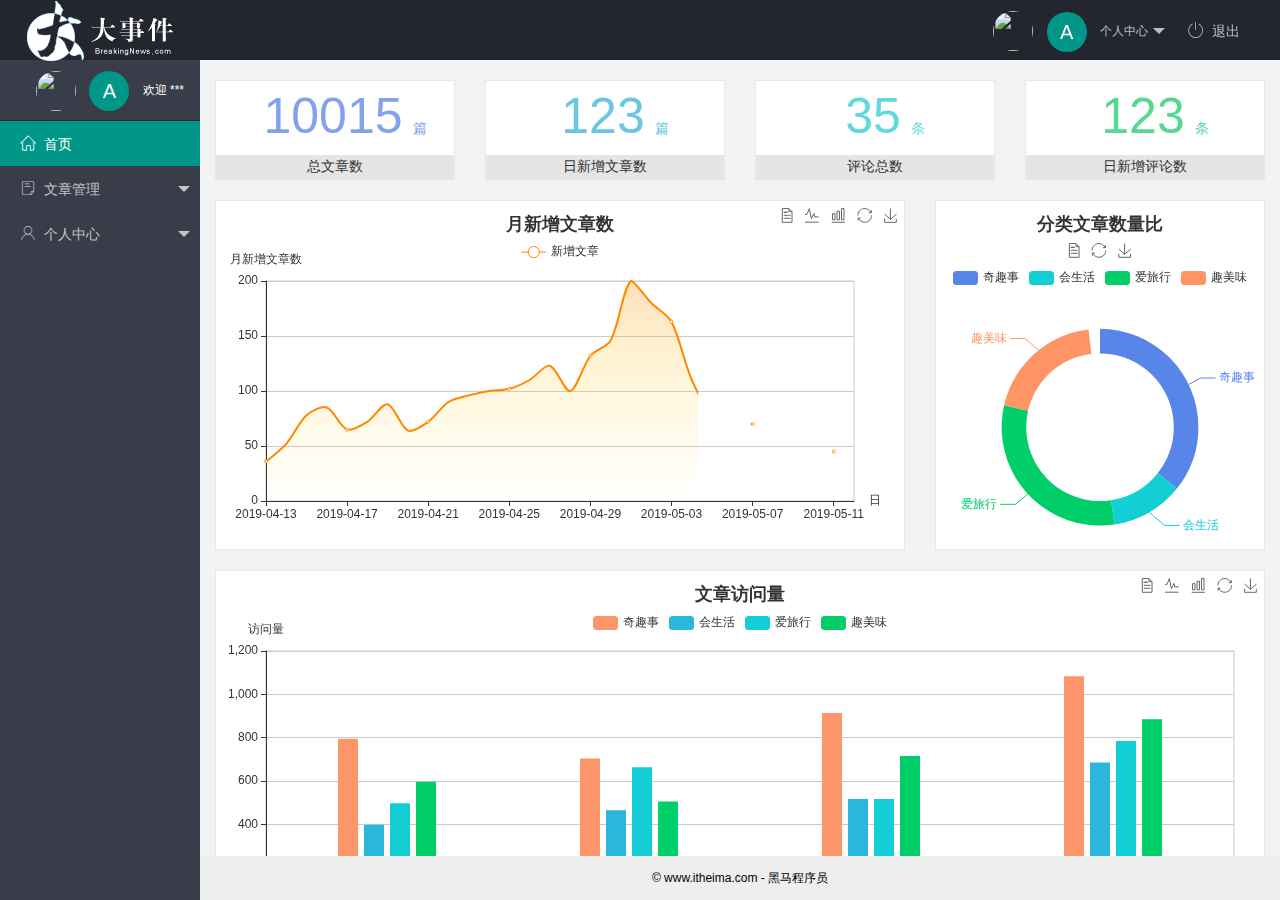
==== commit 9e307327: "完成个人中心功能开发" ====
--- a/index.html
+++ b/index.html
@@ -28,9 +28,9 @@
                         个人中心
                     </a>
                     <dl class="layui-nav-child">
-                        <dd><a href="">基本资料</a></dd>
-                        <dd><a href="">更换头像</a></dd>
-                        <dd><a href="">重置密码</a></dd>
+                        <dd><a href="/user/user_info.html" target="fm">基本资料</a></dd>
+                        <dd><a href="/user/user_avatar.html" target="fm">更换头像</a></dd>
+                        <dd><a href="/user/user_pwd.html" target="fm">重置密码</a></dd>
                     </dl>
                 </li>
                 <li class="layui-nav-item">
@@ -62,9 +62,12 @@
                     <li class="layui-nav-item">
                         <a href="javascript:;"><span class="iconfont icon-user"></span>个人中心</a>
                         <dl class="layui-nav-child">
-                            <dd><a href="javascript:;"><i class="layui-icon layui-icon-app"></i>基本资料</a></dd>
-                            <dd><a href="javascript:;"><i class="layui-icon layui-icon-app"></i>更换头像</a></dd>
-                            <dd><a href="javascript:;"><i class="layui-icon layui-icon-app"></i>重置密码</a></dd>
+                            <dd><a href="/user/user_info.html" target="fm"><i
+                                        class="layui-icon layui-icon-app"></i>基本资料</a></dd>
+                            <dd><a href="/user/user_avatar.html" target="fm"><i
+                                        class="layui-icon layui-icon-app"></i>更换头像</a></dd>
+                            <dd><a href="/user/user_pwd.html" target="fm"><i
+                                        class="layui-icon layui-icon-app"></i>重置密码</a></dd>
                         </dl>
                     </li>
                 </ul>
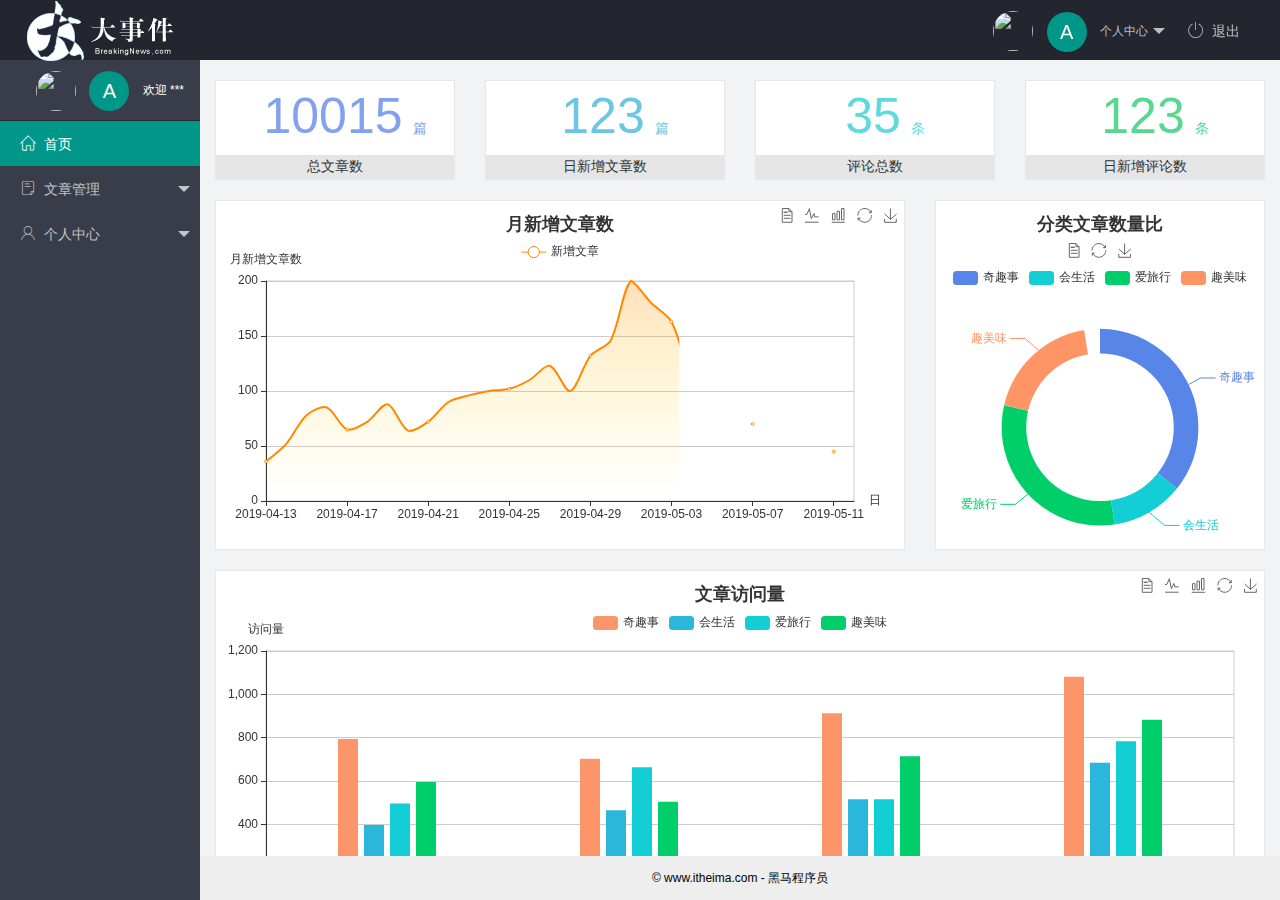
==== commit c12df751: "完成文章管理相关功能的开发" ====
--- a/index.html
+++ b/index.html
@@ -54,9 +54,9 @@
                     <li class="layui-nav-item ">
                         <a class="" href="javascript:;"><span class="iconfont icon-16"></span>文章管理</a>
                         <dl class="layui-nav-child">
-                            <dd><a href="javascript:;"><i class="layui-icon layui-icon-app"></i> 文章类别</a></dd>
-                            <dd><a href="javascript:;"><i class="layui-icon layui-icon-app"></i> 文章列表</a></dd>
-                            <dd><a href="javascript:;"><i class="layui-icon layui-icon-app"></i> 发布文章</a></dd>
+                            <dd><a href="/article/art_cate.html"target="fm"><i class="layui-icon layui-icon-app"></i> 文章类别</a></dd>
+                            <dd><a href="/article/art_list.html" target="fm"><i class="layui-icon layui-icon-app"></i> 文章列表</a></dd>
+                            <dd><a href="/article/art_pub.html"  target="fm"><i class="layui-icon layui-icon-app"></i> 发布文章</a></dd>
                         </dl>
                     </li>
                     <li class="layui-nav-item">
